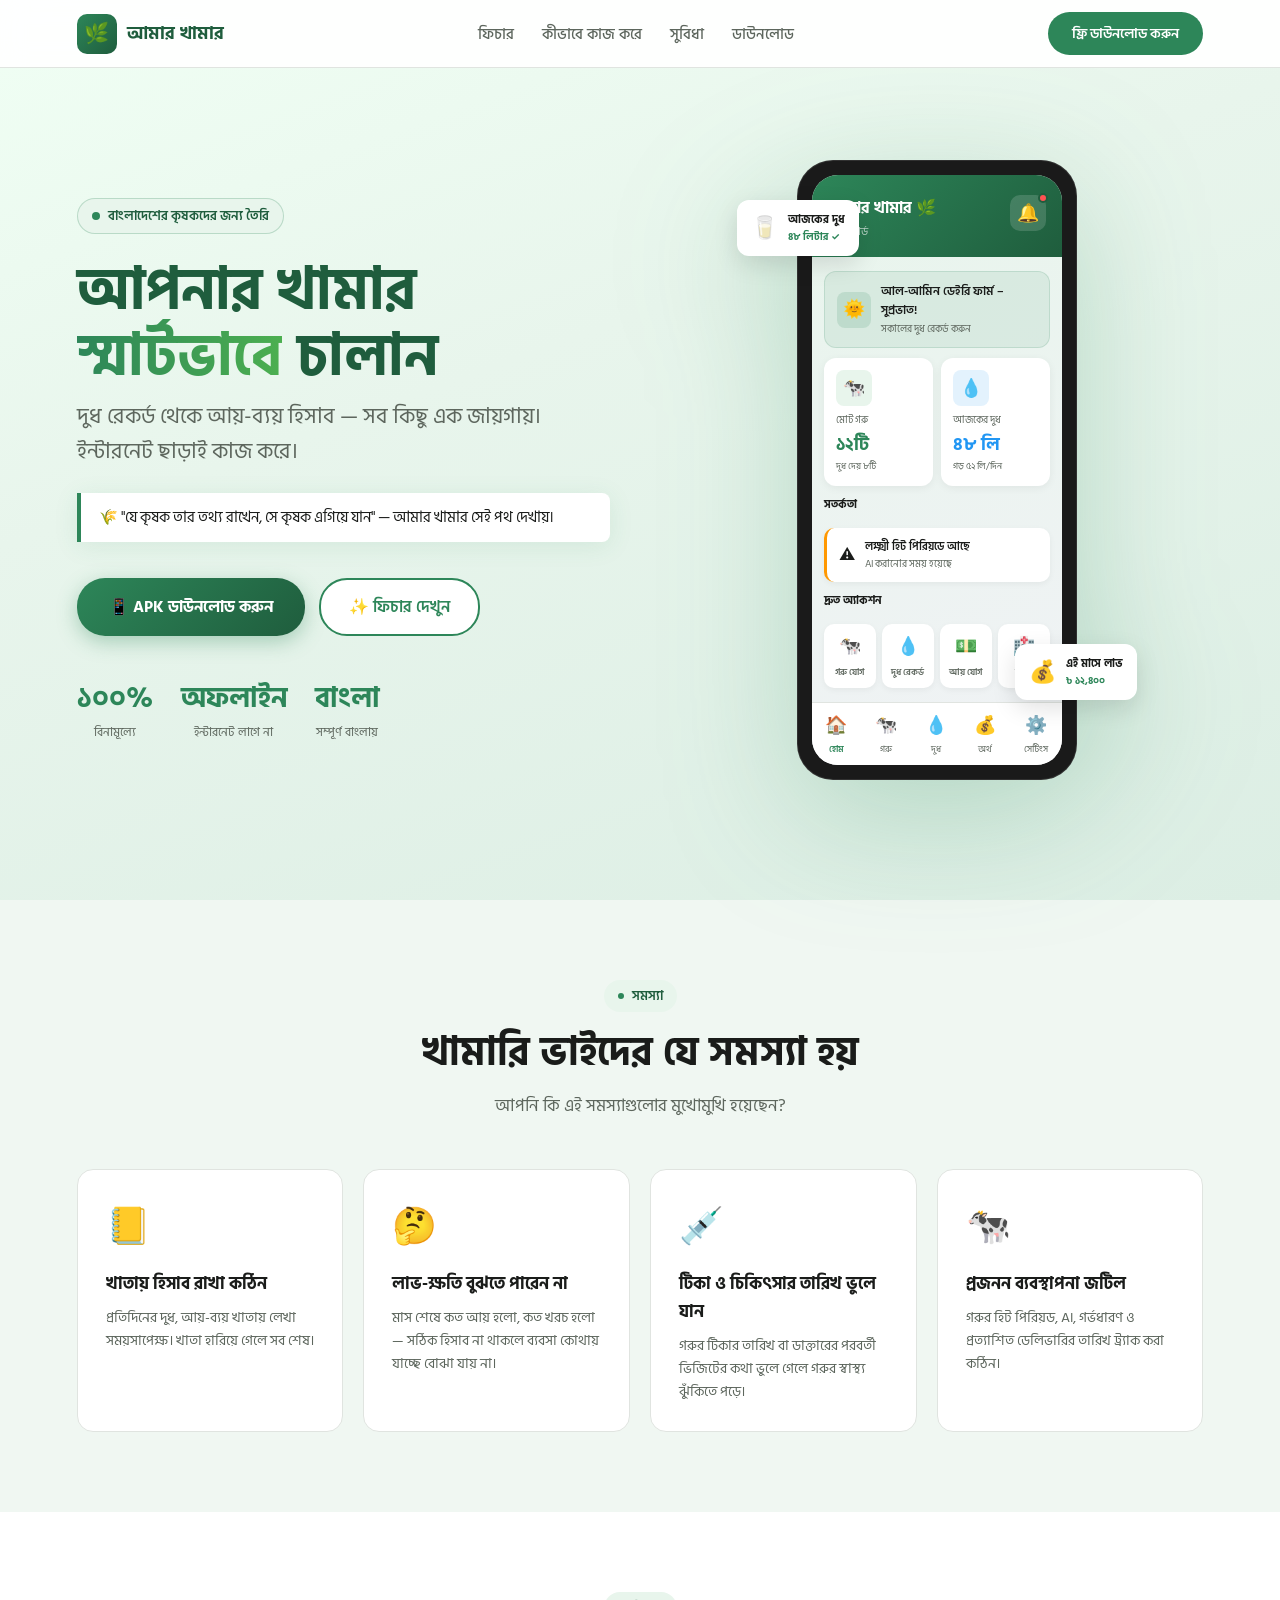
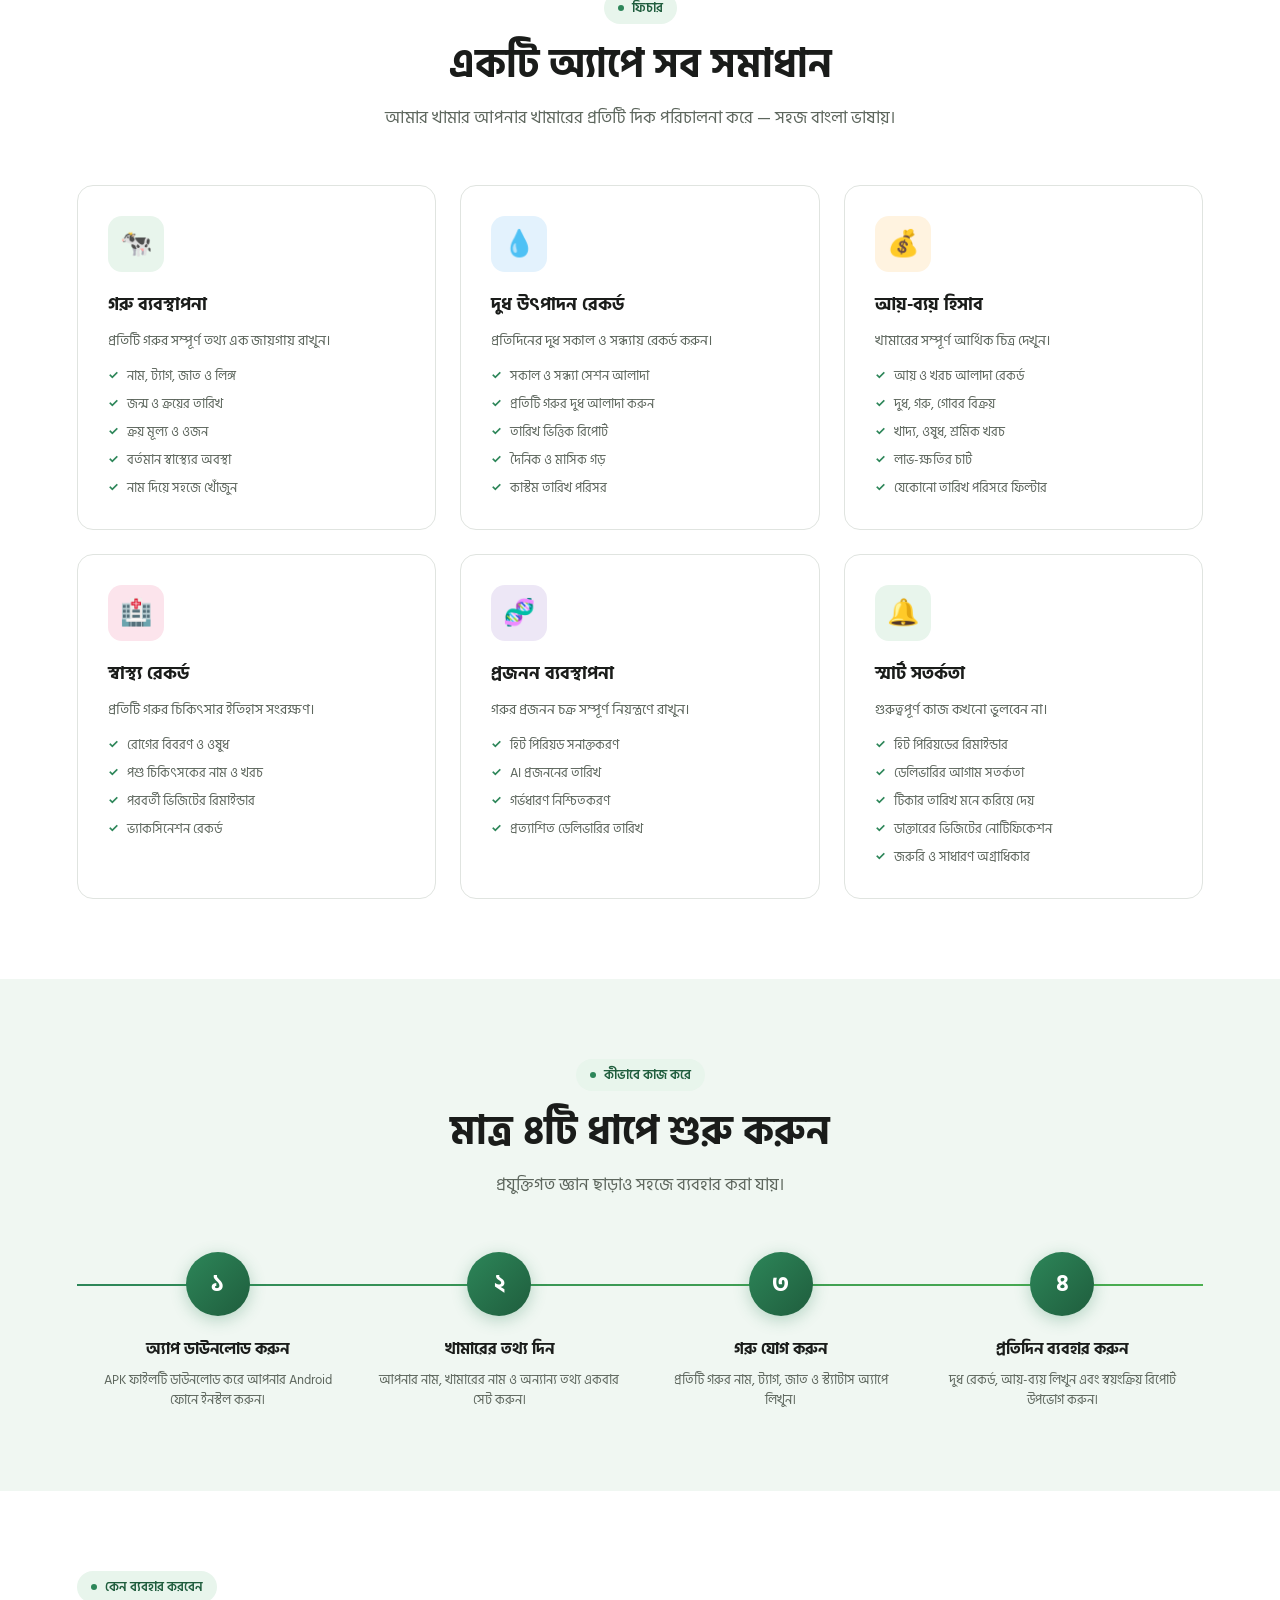
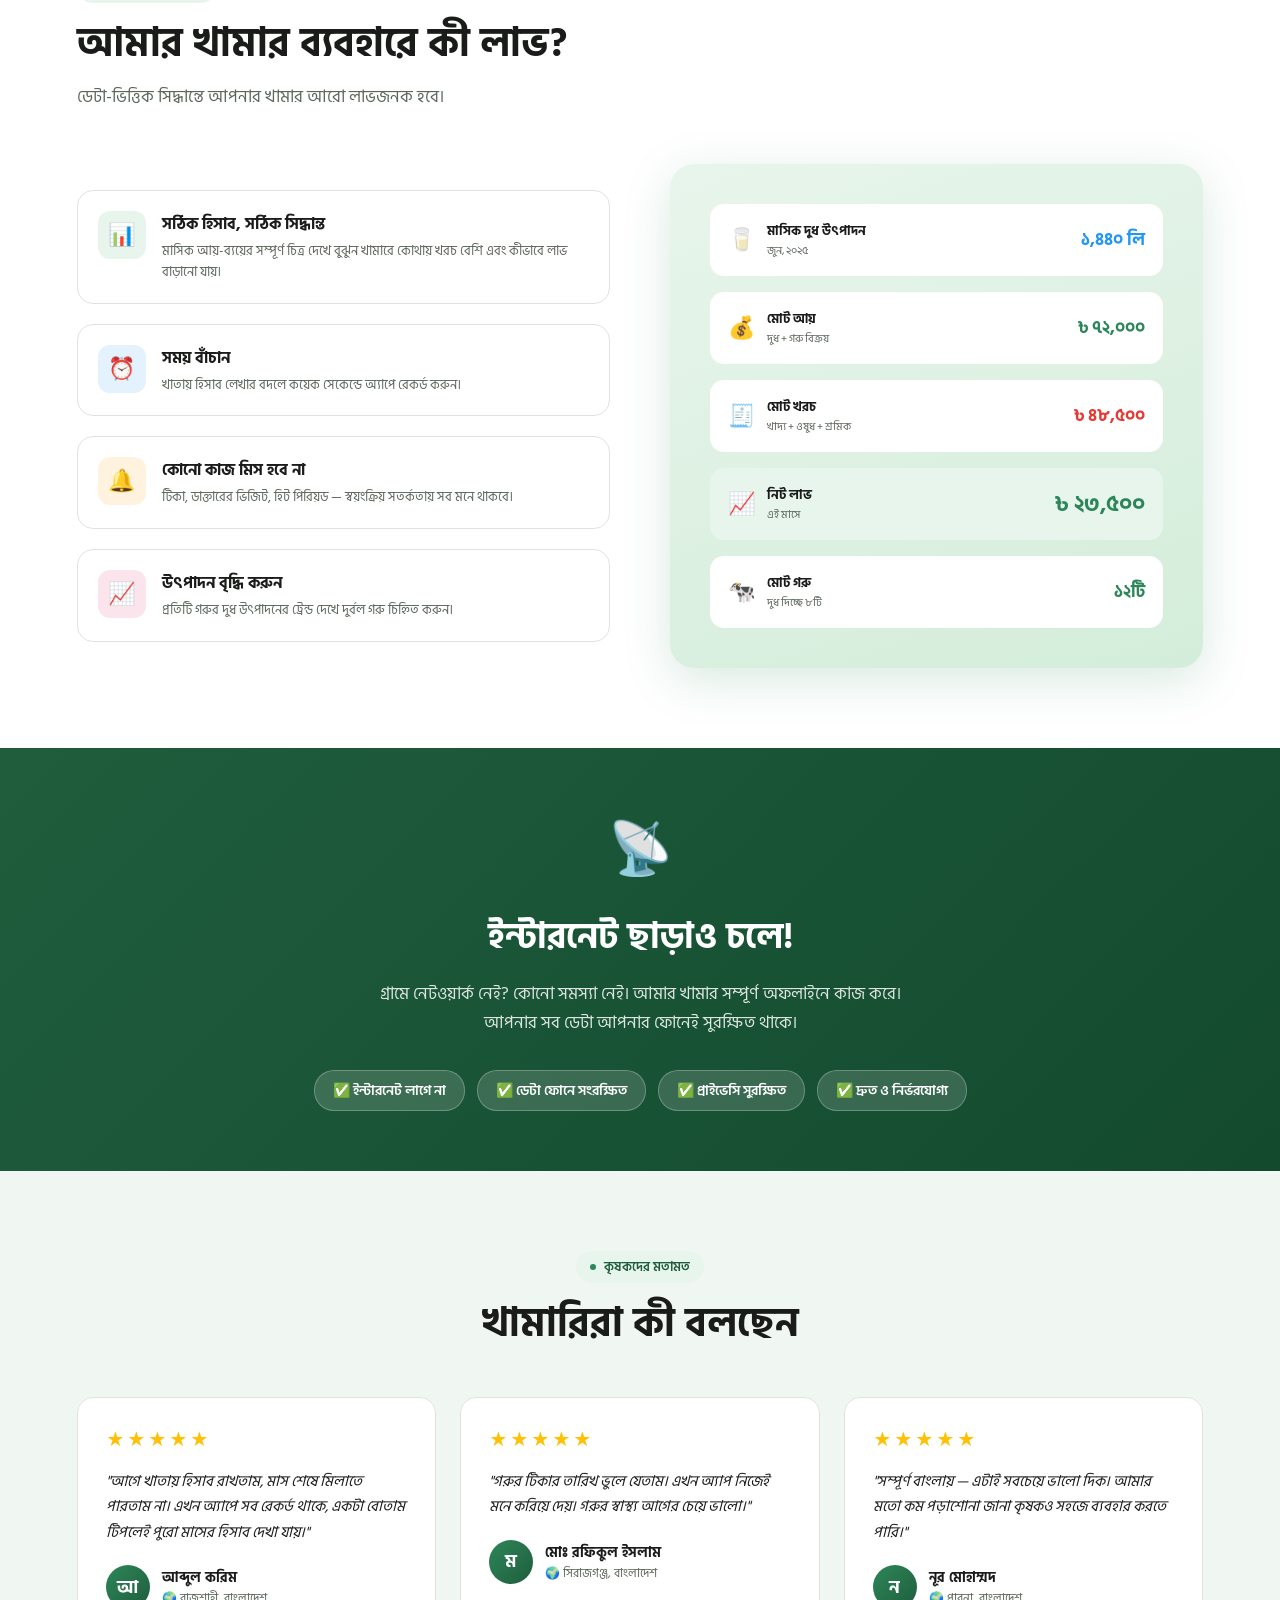
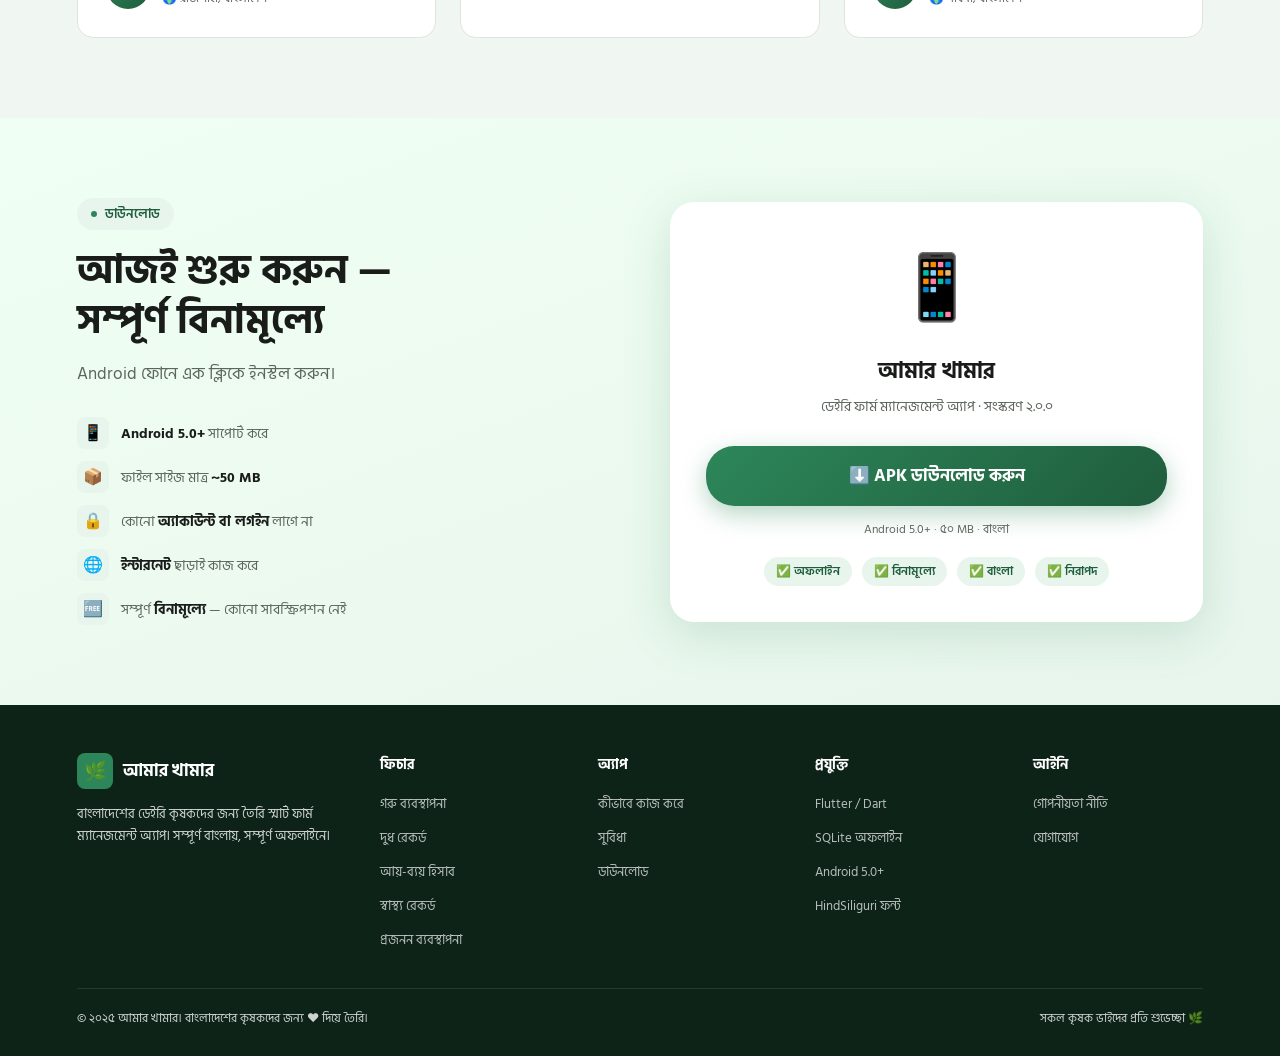
==== index.html @ a0cb32a4 "first acommit" ====
<!DOCTYPE html>
<html lang="bn">
<head>
  <meta charset="UTF-8" />
  <meta name="viewport" content="width=device-width, initial-scale=1.0" />
  <title>আমার খামার – ডেইরি ফার্ম ম্যানেজমেন্ট অ্যাপ</title>
  <meta name="description" content="আমার খামার – বাংলাদেশের কৃষকদের জন্য সেরা ডেইরি ফার্ম ম্যানেজমেন্ট অ্যাপ। গরু, দুধ, আয়-ব্যয় সব একটি অ্যাপে।" />
  <link rel="preconnect" href="https://fonts.googleapis.com" />
  <link rel="preconnect" href="https://fonts.gstatic.com" crossorigin />
  <link href="https://fonts.googleapis.com/css2?family=Hind+Siliguri:wght@300;400;500;600;700&family=Inter:wght@400;500;600;700;800&display=swap" rel="stylesheet" />
  <link rel="stylesheet" href="style.css" />
  <style>
    /* ── HERO ── */
    .hero {
      min-height: 100vh;
      background: linear-gradient(160deg, #F0FFF4 0%, #E8F5EC 40%, #DCEEE4 100%);
      display: flex; align-items: center;
      padding: 100px 6% 60px;
      gap: 60px;
    }
    .hero-content { flex: 1; max-width: 580px; }
    .hero-badge {
      display: inline-flex; align-items: center; gap: 8px;
      background: var(--green-light); border: 1px solid rgba(45,134,89,.25);
      border-radius: 20px; padding: 6px 14px; margin-bottom: 24px;
    }
    .hero-badge-dot { width: 8px; height: 8px; background: var(--green); border-radius: 50%; animation: pulse 2s infinite; }
    @keyframes pulse { 0%,100%{opacity:1} 50%{opacity:.4} }
    .hero-badge span { font-size: 13px; font-weight: 600; color: var(--green-dark); }

    .hero h1 {
      font-size: clamp(36px, 5vw, 58px);
      font-weight: 700; line-height: 1.15;
      color: var(--green-dark); margin-bottom: 8px;
    }
    .hero h1 .highlight {
      background: linear-gradient(90deg, var(--green), var(--green-mid));
      -webkit-background-clip: text; -webkit-text-fill-color: transparent;
    }
    .hero-subtitle {
      font-size: clamp(17px, 2.2vw, 22px); color: var(--text-muted);
      margin-bottom: 24px; line-height: 1.6; font-weight: 400;
    }
    .hero-tagline {
      font-size: 15px; color: var(--text); background: var(--white);
      border-left: 4px solid var(--green); border-radius: 0 8px 8px 0;
      padding: 12px 18px; margin-bottom: 36px; box-shadow: var(--shadow);
    }
    .hero-buttons { display: flex; gap: 14px; flex-wrap: wrap; }
    .btn-primary {
      display: inline-flex; align-items: center; gap: 10px;
      background: linear-gradient(135deg, var(--green), var(--green-dark));
      color: #fff; border: none; border-radius: 28px;
      padding: 16px 32px; font-size: 16px; font-weight: 700;
      cursor: pointer; font-family: inherit; text-decoration: none;
      box-shadow: 0 6px 20px rgba(45,134,89,.35);
      transition: transform .2s, box-shadow .2s;
    }
    .btn-primary:hover { transform: translateY(-2px); box-shadow: 0 10px 28px rgba(45,134,89,.4); }
    .btn-secondary {
      display: inline-flex; align-items: center; gap: 10px;
      background: var(--white); color: var(--green);
      border: 2px solid var(--green); border-radius: 28px;
      padding: 14px 28px; font-size: 16px; font-weight: 600;
      cursor: pointer; font-family: inherit; text-decoration: none;
      transition: background .2s, color .2s;
    }
    .btn-secondary:hover { background: var(--green-light); }
    .hero-stats { display: flex; gap: 28px; margin-top: 40px; flex-wrap: wrap; }
    .hero-stat { text-align: center; }
    .hero-stat-num { font-size: 28px; font-weight: 700; color: var(--green); }
    .hero-stat-label { font-size: 12px; color: var(--text-muted); margin-top: 2px; }

    /* ── PHONE MOCKUP ── */
    .hero-visual { flex: 1; display: flex; justify-content: center; align-items: center; }
    .phone-wrap {
      position: relative; width: 280px;
      filter: drop-shadow(0 32px 64px rgba(45,134,89,.25));
      animation: float 4s ease-in-out infinite;
    }
    @keyframes float { 0%,100%{transform:translateY(0)} 50%{transform:translateY(-14px)} }
    .phone {
      width: 100%; border-radius: 36px; background: #1A1A1A;
      padding: 14px; border: 1px solid rgba(255,255,255,.1);
    }
    .phone-screen { border-radius: 26px; overflow: hidden; background: linear-gradient(160deg, #E8F5EC, #F0F2F5); min-height: 520px; }
    .phone-header { background: linear-gradient(135deg, #2D8659, #1F5D3D); padding: 20px 16px 16px; }
    .phone-header-top { display: flex; justify-content: space-between; align-items: flex-start; }
    .phone-title { color: #fff; font-weight: 700; font-size: 16px; }
    .phone-sub   { color: rgba(255,255,255,.7); font-size: 11px; margin-top: 2px; }
    .phone-notif {
      width: 36px; height: 36px; border-radius: 10px;
      background: rgba(255,255,255,.15);
      display: flex; align-items: center; justify-content: center;
      font-size: 18px; position: relative;
    }
    .notif-dot {
      position: absolute; top: -2px; right: -2px;
      width: 10px; height: 10px; background: #FF5252;
      border-radius: 50%; border: 2px solid #1F5D3D;
    }
    .phone-body { padding: 14px 12px; display: flex; flex-direction: column; gap: 10px; }
    .phone-greeting {
      background: rgba(45,134,89,.09); border: 1px solid rgba(45,134,89,.15);
      border-radius: 12px; padding: 10px 12px;
      display: flex; align-items: center; gap: 10px;
    }
    .phone-greeting-icon { width: 36px; height: 36px; background: rgba(45,134,89,.15); border-radius: 8px; display: flex; align-items: center; justify-content: center; font-size: 18px; }
    .phone-greeting-text { font-size: 12px; font-weight: 600; color: #1A1C1A; }
    .phone-greeting-sub  { font-size: 10px; color: #5D665D; margin-top: 1px; }
    .phone-cards { display: grid; grid-template-columns: 1fr 1fr; gap: 8px; }
    .phone-card { background: #fff; border-radius: 12px; padding: 12px; box-shadow: 0 2px 8px rgba(0,0,0,.06); }
    .phone-card-icon { width: 36px; height: 36px; border-radius: 8px; display: flex; align-items: center; justify-content: center; font-size: 18px; margin-bottom: 6px; }
    .phone-card-label { font-size: 10px; color: #5D665D; }
    .phone-card-value { font-size: 18px; font-weight: 700; margin-top: 2px; }
    .phone-card-sub   { font-size: 9px; color: #5D665D; }
    .phone-section-title { font-size: 11px; font-weight: 700; color: #1A1C1A; margin-bottom: 4px; }
    .phone-alert {
      background: #fff; border-radius: 10px; padding: 10px 12px;
      display: flex; align-items: center; gap: 10px;
      border-left: 3px solid var(--orange); box-shadow: 0 2px 6px rgba(0,0,0,.05);
    }
    .phone-alert-icon { font-size: 16px; }
    .phone-alert-text { font-size: 11px; font-weight: 600; color: #1A1C1A; }
    .phone-alert-sub  { font-size: 10px; color: #5D665D; }
    .phone-quick { display: grid; grid-template-columns: repeat(4,1fr); gap: 6px; }
    .phone-quick-btn { background: #fff; border-radius: 10px; padding: 8px 4px; display: flex; flex-direction: column; align-items: center; gap: 4px; box-shadow: 0 2px 6px rgba(0,0,0,.05); }
    .phone-quick-btn .qi { font-size: 18px; }
    .phone-quick-btn span { font-size: 9px; color: #5D665D; font-weight: 600; }
    .phone-navbar { background: #fff; display: flex; justify-content: space-around; padding: 8px 0; border-top: 1px solid #E0E4E0; }
    .phone-nav-item { display: flex; flex-direction: column; align-items: center; gap: 2px; }
    .phone-nav-item .ni { font-size: 18px; }
    .phone-nav-item span { font-size: 9px; color: #5D665D; }
    .phone-nav-item.active span { color: #2D8659; font-weight: 600; }

    /* floating cards */
    .float-card {
      position: absolute; background: #fff; border-radius: 12px;
      padding: 10px 14px; box-shadow: 0 8px 24px rgba(0,0,0,.12);
      display: flex; align-items: center; gap: 10px;
      animation: float 4s ease-in-out infinite;
    }
    .float-card.card-1 { top: 40px; left: -60px; animation-delay: .5s; }
    .float-card.card-2 { bottom: 80px; right: -60px; animation-delay: 1s; }
    .float-card .fc-icon { font-size: 22px; }
    .float-card .fc-text { font-size: 11px; font-weight: 700; color: var(--text); white-space: nowrap; }
    .float-card .fc-sub  { font-size: 10px; color: var(--text-muted); }

    /* ── SECTION SHARED ── */
    section { padding: 80px 6%; }
    .section-tag {
      display: inline-flex; align-items: center; gap: 8px;
      background: var(--green-light); color: var(--green-dark);
      border-radius: 20px; padding: 5px 14px;
      font-size: 13px; font-weight: 600; margin-bottom: 16px;
    }
    .section-tag::before { content: ''; width: 6px; height: 6px; background: var(--green); border-radius: 50%; }
    h2.section-title { font-size: clamp(26px, 3.5vw, 40px); font-weight: 700; color: var(--text); margin-bottom: 14px; line-height: 1.25; }
    .section-desc { font-size: 17px; color: var(--text-muted); max-width: 600px; line-height: 1.7; }
    .center { text-align: center; }
    .center .section-desc { margin: 0 auto; }

    /* ── PROBLEM ── */
    .problem { background: var(--bg); }
    .problem-grid { display: grid; grid-template-columns: repeat(auto-fit, minmax(260px, 1fr)); gap: 20px; margin-top: 48px; }
    .problem-card { background: var(--white); border-radius: var(--radius); padding: 28px; border: 1px solid var(--border); transition: transform .2s, box-shadow .2s; }
    .problem-card:hover { transform: translateY(-4px); box-shadow: var(--shadow); }
    .problem-icon { font-size: 36px; margin-bottom: 14px; }
    .problem-card h3 { font-size: 17px; font-weight: 700; margin-bottom: 8px; }
    .problem-card p  { font-size: 14px; color: var(--text-muted); line-height: 1.65; }

    /* ── FEATURES ── */
    .features-grid { display: grid; grid-template-columns: repeat(auto-fit, minmax(300px, 1fr)); gap: 24px; margin-top: 52px; }
    .feature-card {
      background: var(--white); border-radius: var(--radius); padding: 30px;
      border: 1px solid var(--border); transition: transform .25s, box-shadow .25s;
      position: relative; overflow: hidden;
    }
    .feature-card::before {
      content: ''; position: absolute; inset: 0;
      background: linear-gradient(135deg, transparent 70%, var(--fc-bg, var(--green-light)) 100%);
      opacity: 0; transition: opacity .3s;
    }
    .feature-card:hover::before { opacity: 1; }
    .feature-card:hover { transform: translateY(-5px); box-shadow: var(--shadow-lg); }
    .feature-icon-wrap { width: 56px; height: 56px; border-radius: 14px; display: flex; align-items: center; justify-content: center; font-size: 26px; margin-bottom: 18px; }
    .feature-card h3 { font-size: 18px; font-weight: 700; margin-bottom: 10px; }
    .feature-card p  { font-size: 14px; color: var(--text-muted); line-height: 1.7; }
    .feature-card ul { margin-top: 12px; padding-left: 0; list-style: none; display: flex; flex-direction: column; gap: 6px; }
    .feature-card ul li { font-size: 13px; color: var(--text-muted); display: flex; align-items: center; gap: 8px; }
    .feature-card ul li::before { content: '✓'; color: var(--green); font-weight: 700; font-size: 12px; flex-shrink: 0; }

    /* ── HOW IT WORKS ── */
    .how { background: var(--bg); }
    .steps { display: flex; gap: 0; margin-top: 52px; position: relative; flex-wrap: wrap; }
    .steps::before { content: ''; position: absolute; top: 32px; left: 0; right: 0; height: 2px; background: linear-gradient(90deg, var(--green), var(--green-mid)); z-index: 0; }
    .step { flex: 1; min-width: 200px; text-align: center; position: relative; z-index: 1; padding: 0 20px; }
    .step-num { width: 64px; height: 64px; border-radius: 50%; background: linear-gradient(135deg, var(--green), var(--green-dark)); color: #fff; font-size: 24px; font-weight: 700; display: flex; align-items: center; justify-content: center; margin: 0 auto 20px; box-shadow: 0 4px 16px rgba(45,134,89,.3); }
    .step h3 { font-size: 16px; font-weight: 700; margin-bottom: 8px; }
    .step p  { font-size: 13px; color: var(--text-muted); line-height: 1.6; }

    /* ── BENEFITS ── */
    .benefits-layout { display: grid; grid-template-columns: 1fr 1fr; gap: 60px; align-items: center; margin-top: 52px; }
    .benefit-list { display: flex; flex-direction: column; gap: 20px; }
    .benefit-item { display: flex; gap: 16px; align-items: flex-start; background: var(--white); border-radius: var(--radius); padding: 20px; border: 1px solid var(--border); transition: transform .2s, box-shadow .2s; }
    .benefit-item:hover { transform: translateX(6px); box-shadow: var(--shadow); }
    .benefit-icon { width: 48px; height: 48px; border-radius: 12px; flex-shrink: 0; display: flex; align-items: center; justify-content: center; font-size: 22px; }
    .benefit-item h3 { font-size: 16px; font-weight: 700; margin-bottom: 4px; }
    .benefit-item p  { font-size: 13px; color: var(--text-muted); line-height: 1.6; }
    .benefits-img { background: linear-gradient(160deg, var(--green-light), #d4edda); border-radius: 24px; padding: 40px; display: flex; flex-direction: column; gap: 16px; box-shadow: var(--shadow-lg); }
    .b-row { background: var(--white); border-radius: 14px; padding: 16px 18px; display: flex; justify-content: space-between; align-items: center; }
    .b-row-left { display: flex; align-items: center; gap: 12px; }
    .b-row-icon  { font-size: 22px; }
    .b-row-title { font-size: 13px; font-weight: 700; }
    .b-row-sub   { font-size: 11px; color: var(--text-muted); }
    .b-row-val   { font-size: 17px; font-weight: 700; }

    /* ── TESTIMONIALS ── */
    .testimonials { background: var(--bg); }
    .testi-grid { display: grid; grid-template-columns: repeat(auto-fit, minmax(280px, 1fr)); gap: 24px; margin-top: 48px; }
    .testi-card { background: var(--white); border-radius: var(--radius); padding: 28px; border: 1px solid var(--border); }
    .testi-stars { color: #FFC107; font-size: 18px; margin-bottom: 14px; letter-spacing: 2px; }
    .testi-text  { font-size: 15px; color: var(--text); line-height: 1.7; margin-bottom: 20px; font-style: italic; }
    .testi-author { display: flex; align-items: center; gap: 12px; }
    .testi-avatar { width: 44px; height: 44px; border-radius: 50%; background: linear-gradient(135deg, var(--green), var(--green-dark)); display: flex; align-items: center; justify-content: center; color: #fff; font-size: 18px; font-weight: 700; flex-shrink: 0; }
    .testi-name { font-weight: 700; font-size: 14px; }
    .testi-loc  { font-size: 12px; color: var(--text-muted); }

    /* ── OFFLINE BANNER ── */
    .offline-banner { background: linear-gradient(135deg, var(--green-dark), #134A2E); color: #fff; padding: 60px 6%; text-align: center; }
    .offline-icon { font-size: 52px; margin-bottom: 16px; }
    .offline-banner h2 { font-size: clamp(24px, 3vw, 36px); font-weight: 700; margin-bottom: 14px; }
    .offline-banner p { font-size: 17px; opacity: .85; max-width: 560px; margin: 0 auto 32px; line-height: 1.7; }
    .offline-pills { display: flex; gap: 12px; justify-content: center; flex-wrap: wrap; }
    .offline-pill { background: rgba(255,255,255,.15); border: 1px solid rgba(255,255,255,.25); border-radius: 20px; padding: 8px 18px; font-size: 14px; font-weight: 600; }

    /* ── DOWNLOAD ── */
    .download { background: linear-gradient(160deg, #F0FFF4, var(--green-light)); }
    .download-layout { display: grid; grid-template-columns: 1fr 1fr; gap: 60px; align-items: center; }
    .download-features { margin-top: 28px; display: flex; flex-direction: column; gap: 12px; }
    .dl-feat { display: flex; align-items: center; gap: 12px; }
    .dl-feat-icon { width: 32px; height: 32px; border-radius: 8px; background: var(--green-light); display: flex; align-items: center; justify-content: center; font-size: 16px; flex-shrink: 0; }
    .dl-feat span { font-size: 14px; color: var(--text-muted); }
    .dl-feat b    { color: var(--text); }
    .apk-card { background: var(--white); border-radius: 24px; padding: 36px; box-shadow: var(--shadow-lg); text-align: center; }
    .apk-icon  { font-size: 64px; margin-bottom: 12px; }
    .apk-title { font-size: 22px; font-weight: 700; color: var(--text); margin-bottom: 6px; }
    .apk-sub   { font-size: 14px; color: var(--text-muted); margin-bottom: 28px; }
    .apk-btn   { display: inline-flex; align-items: center; gap: 10px; background: linear-gradient(135deg, var(--green), var(--green-dark)); color: #fff; border: none; border-radius: 28px; padding: 16px 36px; font-size: 17px; font-weight: 700; cursor: pointer; font-family: inherit; text-decoration: none; box-shadow: 0 8px 24px rgba(45,134,89,.35); transition: transform .2s, box-shadow .2s; width: 100%; justify-content: center; }
    .apk-btn:hover { transform: translateY(-2px); box-shadow: 0 12px 32px rgba(45,134,89,.4); }
    .apk-meta  { font-size: 12px; color: var(--text-muted); margin-top: 14px; }
    .apk-badges { display: flex; gap: 10px; justify-content: center; margin-top: 18px; flex-wrap: wrap; }
    .apk-badge  { background: var(--green-light); color: var(--green-dark); border-radius: 16px; padding: 5px 12px; font-size: 12px; font-weight: 600; }

    /* ── SCROLL FADE ── */
    .fade-up { opacity: 0; transform: translateY(30px); transition: opacity .6s ease, transform .6s ease; }
    .fade-up.visible { opacity: 1; transform: translateY(0); }

    /* ── PAGE-SPECIFIC RESPONSIVE ── */
    @media (max-width: 1024px) {
      .features-grid { grid-template-columns: repeat(2, 1fr); }
    }
    @media (max-width: 900px) {
      .hero { flex-direction: column; text-align: center; padding: 90px 5% 52px; gap: 40px; }
      .hero-content { max-width: 100%; }
      .hero-buttons { justify-content: center; }
      .hero-stats   { justify-content: center; }
      .hero-tagline { text-align: left; }
      .float-card   { display: none; }
      .benefits-layout { grid-template-columns: 1fr; }
      .download-layout { grid-template-columns: 1fr; }
      .steps { flex-direction: column; gap: 0; }
      .steps::before { display: none; }
      .step { display: flex; align-items: flex-start; gap: 20px; text-align: left; padding: 0 0 32px 0; position: relative; }
      .step:not(:last-child)::after { content: ''; position: absolute; left: 31px; top: 64px; width: 2px; bottom: 0; background: linear-gradient(180deg, var(--green), var(--green-mid)); }
      .step-num { flex-shrink: 0; margin: 0; width: 64px; height: 64px; }
      .step > div { padding-top: 6px; }
    }
    @media (max-width: 600px) {
      section { padding: 52px 4%; }
      .offline-banner { padding: 48px 4%; }
      .hero { padding: 86px 4% 48px; gap: 32px; }
      .hero-visual { display: none; }
      .hero-stats  { gap: 20px; }
      .hero-stat-num { font-size: 22px; }
      .hero-buttons { flex-direction: column; }
      .btn-primary, .btn-secondary { width: 100%; justify-content: center; padding: 15px 20px; }
      .features-grid  { grid-template-columns: 1fr; }
      .problem-grid   { grid-template-columns: 1fr; }
      .testi-grid     { grid-template-columns: 1fr; }
      .step { padding: 0 0 28px 0; }
      .step-num { width: 52px; height: 52px; font-size: 20px; }
      .step:not(:last-child)::after { left: 25px; top: 52px; }
      .benefits-img { padding: 20px; }
      .b-row { flex-direction: column; gap: 6px; align-items: flex-start; }
      .offline-pills { gap: 8px; }
      .offline-pill  { font-size: 13px; padding: 7px 14px; }
      .apk-card { padding: 28px 20px; }
    }
    @media (max-width: 380px) {
      .hero h1        { font-size: 30px; }
      .hero-subtitle  { font-size: 16px; }
      .section-title  { font-size: 24px; }
      .hero-tagline   { font-size: 13px; }
      .nav-logo-text  { font-size: 16px; }
    }
  </style>
</head>
<body>

<!-- NAV -->
<nav>
  <a href="index.html" class="nav-logo">
    <div class="nav-logo-icon">🌿</div>
    <span class="nav-logo-text">আমার খামার</span>
  </a>
  <ul class="nav-links">
    <li><a href="#features">ফিচার</a></li>
    <li><a href="#how">কীভাবে কাজ করে</a></li>
    <li><a href="#benefits">সুবিধা</a></li>
    <li><a href="#download">ডাউনলোড</a></li>
  </ul>
  <a href="#download" class="nav-cta">ফ্রি ডাউনলোড করুন</a>
  <div class="nav-burger" id="navBurger" aria-label="মেনু খুলুন" role="button" tabindex="0">
    <span></span><span></span><span></span>
  </div>
</nav>

<!-- Mobile Nav Drawer -->
<div class="nav-mobile-drawer" id="mobileDrawer">
  <a href="#features" class="drawer-link">✨ ফিচার</a>
  <a href="#how"      class="drawer-link">📋 কীভাবে কাজ করে</a>
  <a href="#benefits" class="drawer-link">💡 সুবিধা</a>
  <a href="#download" class="drawer-link">📥 ডাউনলোড</a>
  <a href="privacy.html" class="drawer-link">🔒 গোপনীয়তা নীতি</a>
  <a href="#download" class="drawer-cta">⬇️ ফ্রি ডাউনলোড করুন</a>
</div>

<!-- HERO -->
<section class="hero" id="home">
  <div class="hero-content fade-up">
    <div class="hero-badge">
      <div class="hero-badge-dot"></div>
      <span>বাংলাদেশের কৃষকদের জন্য তৈরি</span>
    </div>
    <h1>
      আপনার খামার<br>
      <span class="highlight">স্মার্টভাবে</span> চালান
    </h1>
    <p class="hero-subtitle">
      দুধ রেকর্ড থেকে আয়-ব্যয় হিসাব — সব কিছু এক জায়গায়।<br>
      ইন্টারনেট ছাড়াই কাজ করে।
    </p>
    <div class="hero-tagline">
      🌾 "যে কৃষক তার তথ্য রাখেন, সে কৃষক এগিয়ে যান" — আমার খামার সেই পথ দেখায়।
    </div>
    <div class="hero-buttons">
      <a href="#download" class="btn-primary">📱 APK ডাউনলোড করুন</a>
      <a href="#features" class="btn-secondary">✨ ফিচার দেখুন</a>
    </div>
    <div class="hero-stats">
      <div class="hero-stat">
        <div class="hero-stat-num">১০০%</div>
        <div class="hero-stat-label">বিনামূল্যে</div>
      </div>
      <div class="hero-stat">
        <div class="hero-stat-num">অফলাইন</div>
        <div class="hero-stat-label">ইন্টারনেট লাগে না</div>
      </div>
      <div class="hero-stat">
        <div class="hero-stat-num">বাংলা</div>
        <div class="hero-stat-label">সম্পূর্ণ বাংলায়</div>
      </div>
    </div>
  </div>

  <div class="hero-visual fade-up">
    <div class="phone-wrap">
      <div class="float-card card-1">
        <div class="fc-icon">🥛</div>
        <div>
          <div class="fc-text">আজকের দুধ</div>
          <div class="fc-sub" style="color:#2D8659;font-weight:700;">৪৮ লিটার ✓</div>
        </div>
      </div>
      <div class="float-card card-2">
        <div class="fc-icon">💰</div>
        <div>
          <div class="fc-text">এই মাসে লাভ</div>
          <div class="fc-sub" style="color:#2D8659;font-weight:700;">৳ ১২,৪০০</div>
        </div>
      </div>
      <div class="phone">
        <div class="phone-screen">
          <div class="phone-header">
            <div class="phone-header-top">
              <div>
                <div class="phone-title">আমার খামার 🌿</div>
                <div class="phone-sub">ড্যাশবোর্ড</div>
              </div>
              <div class="phone-notif">🔔<div class="notif-dot"></div></div>
            </div>
          </div>
          <div class="phone-body">
            <div class="phone-greeting">
              <div class="phone-greeting-icon">🌞</div>
              <div>
                <div class="phone-greeting-text">আল-আমিন ডেইরি ফার্ম – সুপ্রভাত!</div>
                <div class="phone-greeting-sub">সকালের দুধ রেকর্ড করুন</div>
              </div>
            </div>
            <div class="phone-cards">
              <div class="phone-card">
                <div class="phone-card-icon" style="background:#E8F5EC;">🐄</div>
                <div class="phone-card-label">মোট গরু</div>
                <div class="phone-card-value" style="color:#2D8659;">১২টি</div>
                <div class="phone-card-sub">দুধ দেয় ৮টি</div>
              </div>
              <div class="phone-card">
                <div class="phone-card-icon" style="background:#E3F2FD;">💧</div>
                <div class="phone-card-label">আজকের দুধ</div>
                <div class="phone-card-value" style="color:#2196F3;">৪৮ লি</div>
                <div class="phone-card-sub">গড় ৫২ লি/দিন</div>
              </div>
            </div>
            <div class="phone-section-title">সতর্কতা</div>
            <div class="phone-alert">
              <div class="phone-alert-icon">⚠️</div>
              <div>
                <div class="phone-alert-text">লক্ষ্মী হিট পিরিয়ডে আছে</div>
                <div class="phone-alert-sub">AI করানোর সময় হয়েছে</div>
              </div>
            </div>
            <div class="phone-section-title">দ্রুত অ্যাকশন</div>
            <div class="phone-quick">
              <div class="phone-quick-btn"><div class="qi">🐄</div><span>গরু যোগ</span></div>
              <div class="phone-quick-btn"><div class="qi">💧</div><span>দুধ রেকর্ড</span></div>
              <div class="phone-quick-btn"><div class="qi">💵</div><span>আয় যোগ</span></div>
              <div class="phone-quick-btn"><div class="qi">🏥</div><span>স্বাস্থ্য</span></div>
            </div>
          </div>
          <div class="phone-navbar">
            <div class="phone-nav-item active"><div class="ni">🏠</div><span>হোম</span></div>
            <div class="phone-nav-item"><div class="ni">🐄</div><span>গরু</span></div>
            <div class="phone-nav-item"><div class="ni">💧</div><span>দুধ</span></div>
            <div class="phone-nav-item"><div class="ni">💰</div><span>অর্থ</span></div>
            <div class="phone-nav-item"><div class="ni">⚙️</div><span>সেটিংস</span></div>
          </div>
        </div>
      </div>
    </div>
  </div>
</section>

<!-- PROBLEM -->
<section class="problem" id="problem">
  <div class="center fade-up">
    <div class="section-tag">সমস্যা</div>
    <h2 class="section-title">খামারি ভাইদের যে সমস্যা হয়</h2>
    <p class="section-desc">আপনি কি এই সমস্যাগুলোর মুখোমুখি হয়েছেন?</p>
  </div>
  <div class="problem-grid">
    <div class="problem-card fade-up">
      <div class="problem-icon">📒</div>
      <h3>খাতায় হিসাব রাখা কঠিন</h3>
      <p>প্রতিদিনের দুধ, আয়-ব্যয় খাতায় লেখা সময়সাপেক্ষ। খাতা হারিয়ে গেলে সব শেষ।</p>
    </div>
    <div class="problem-card fade-up">
      <div class="problem-icon">🤔</div>
      <h3>লাভ-ক্ষতি বুঝতে পারেন না</h3>
      <p>মাস শেষে কত আয় হলো, কত খরচ হলো — সঠিক হিসাব না থাকলে ব্যবসা কোথায় যাচ্ছে বোঝা যায় না।</p>
    </div>
    <div class="problem-card fade-up">
      <div class="problem-icon">💉</div>
      <h3>টিকা ও চিকিৎসার তারিখ ভুলে যান</h3>
      <p>গরুর টিকার তারিখ বা ডাক্তারের পরবর্তী ভিজিটের কথা ভুলে গেলে গরুর স্বাস্থ্য ঝুঁকিতে পড়ে।</p>
    </div>
    <div class="problem-card fade-up">
      <div class="problem-icon">🐄</div>
      <h3>প্রজনন ব্যবস্থাপনা জটিল</h3>
      <p>গরুর হিট পিরিয়ড, AI, গর্ভধারণ ও প্রত্যাশিত ডেলিভারির তারিখ ট্র্যাক করা কঠিন।</p>
    </div>
  </div>
</section>

<!-- FEATURES -->
<section id="features">
  <div class="center fade-up">
    <div class="section-tag">ফিচার</div>
    <h2 class="section-title">একটি অ্যাপে সব সমাধান</h2>
    <p class="section-desc">আমার খামার আপনার খামারের প্রতিটি দিক পরিচালনা করে — সহজ বাংলা ভাষায়।</p>
  </div>
  <div class="features-grid">
    <div class="feature-card fade-up" style="--fc-bg:#E8F5EC;">
      <div class="feature-icon-wrap" style="background:#E8F5EC;">🐄</div>
      <h3>গরু ব্যবস্থাপনা</h3>
      <p>প্রতিটি গরুর সম্পূর্ণ তথ্য এক জায়গায় রাখুন।</p>
      <ul><li>নাম, ট্যাগ, জাত ও লিঙ্গ</li><li>জন্ম ও ক্রয়ের তারিখ</li><li>ক্রয় মূল্য ও ওজন</li><li>বর্তমান স্বাস্থ্যের অবস্থা</li><li>নাম দিয়ে সহজে খোঁজুন</li></ul>
    </div>
    <div class="feature-card fade-up" style="--fc-bg:#E3F2FD;">
      <div class="feature-icon-wrap" style="background:#E3F2FD;">💧</div>
      <h3>দুধ উৎপাদন রেকর্ড</h3>
      <p>প্রতিদিনের দুধ সকাল ও সন্ধ্যায় রেকর্ড করুন।</p>
      <ul><li>সকাল ও সন্ধ্যা সেশন আলাদা</li><li>প্রতিটি গরুর দুধ আলাদা করুন</li><li>তারিখ ভিত্তিক রিপোর্ট</li><li>দৈনিক ও মাসিক গড়</li><li>কাস্টম তারিখ পরিসর</li></ul>
    </div>
    <div class="feature-card fade-up" style="--fc-bg:#FFF3E0;">
      <div class="feature-icon-wrap" style="background:#FFF3E0;">💰</div>
      <h3>আয়-ব্যয় হিসাব</h3>
      <p>খামারের সম্পূর্ণ আর্থিক চিত্র দেখুন।</p>
      <ul><li>আয় ও খরচ আলাদা রেকর্ড</li><li>দুধ, গরু, গোবর বিক্রয়</li><li>খাদ্য, ওষুধ, শ্রমিক খরচ</li><li>লাভ-ক্ষতির চার্ট</li><li>যেকোনো তারিখ পরিসরে ফিল্টার</li></ul>
    </div>
    <div class="feature-card fade-up" style="--fc-bg:#FCE4EC;">
      <div class="feature-icon-wrap" style="background:#FCE4EC;">🏥</div>
      <h3>স্বাস্থ্য রেকর্ড</h3>
      <p>প্রতিটি গরুর চিকিৎসার ইতিহাস সংরক্ষণ।</p>
      <ul><li>রোগের বিবরণ ও ওষুধ</li><li>পশু চিকিৎসকের নাম ও খরচ</li><li>পরবর্তী ভিজিটের রিমাইন্ডার</li><li>ভ্যাকসিনেশন রেকর্ড</li></ul>
    </div>
    <div class="feature-card fade-up" style="--fc-bg:#EDE7F6;">
      <div class="feature-icon-wrap" style="background:#EDE7F6;">🧬</div>
      <h3>প্রজনন ব্যবস্থাপনা</h3>
      <p>গরুর প্রজনন চক্র সম্পূর্ণ নিয়ন্ত্রণে রাখুন।</p>
      <ul><li>হিট পিরিয়ড সনাক্তকরণ</li><li>AI প্রজননের তারিখ</li><li>গর্ভধারণ নিশ্চিতকরণ</li><li>প্রত্যাশিত ডেলিভারির তারিখ</li></ul>
    </div>
    <div class="feature-card fade-up" style="--fc-bg:#E8F5EC;">
      <div class="feature-icon-wrap" style="background:#E8F5EC;">🔔</div>
      <h3>স্মার্ট সতর্কতা</h3>
      <p>গুরুত্বপূর্ণ কাজ কখনো ভুলবেন না।</p>
      <ul><li>হিট পিরিয়ডের রিমাইন্ডার</li><li>ডেলিভারির আগাম সতর্কতা</li><li>টিকার তারিখ মনে করিয়ে দেয়</li><li>ডাক্তারের ভিজিটের নোটিফিকেশন</li><li>জরুরি ও সাধারণ অগ্রাধিকার</li></ul>
    </div>
  </div>
</section>

<!-- HOW IT WORKS -->
<section class="how" id="how">
  <div class="center fade-up">
    <div class="section-tag">কীভাবে কাজ করে</div>
    <h2 class="section-title">মাত্র ৪টি ধাপে শুরু করুন</h2>
    <p class="section-desc">প্রযুক্তিগত জ্ঞান ছাড়াও সহজে ব্যবহার করা যায়।</p>
  </div>
  <div class="steps">
    <div class="step fade-up"><div class="step-num">১</div><div><h3>অ্যাপ ডাউনলোড করুন</h3><p>APK ফাইলটি ডাউনলোড করে আপনার Android ফোনে ইনস্টল করুন।</p></div></div>
    <div class="step fade-up"><div class="step-num">২</div><div><h3>খামারের তথ্য দিন</h3><p>আপনার নাম, খামারের নাম ও অন্যান্য তথ্য একবার সেট করুন।</p></div></div>
    <div class="step fade-up"><div class="step-num">৩</div><div><h3>গরু যোগ করুন</h3><p>প্রতিটি গরুর নাম, ট্যাগ, জাত ও স্ট্যাটাস অ্যাপে লিখুন।</p></div></div>
    <div class="step fade-up"><div class="step-num">৪</div><div><h3>প্রতিদিন ব্যবহার করুন</h3><p>দুধ রেকর্ড, আয়-ব্যয় লিখুন এবং স্বয়ংক্রিয় রিপোর্ট উপভোগ করুন।</p></div></div>
  </div>
</section>

<!-- BENEFITS -->
<section id="benefits">
  <div class="fade-up">
    <div class="section-tag">কেন ব্যবহার করবেন</div>
    <h2 class="section-title">আমার খামার ব্যবহারে কী লাভ?</h2>
    <p class="section-desc">ডেটা-ভিত্তিক সিদ্ধান্তে আপনার খামার আরো লাভজনক হবে।</p>
  </div>
  <div class="benefits-layout">
    <div class="benefit-list">
      <div class="benefit-item fade-up"><div class="benefit-icon" style="background:#E8F5EC;">📊</div><div><h3>সঠিক হিসাব, সঠিক সিদ্ধান্ত</h3><p>মাসিক আয়-ব্যয়ের সম্পূর্ণ চিত্র দেখে বুঝুন খামারে কোথায় খরচ বেশি এবং কীভাবে লাভ বাড়ানো যায়।</p></div></div>
      <div class="benefit-item fade-up"><div class="benefit-icon" style="background:#E3F2FD;">⏰</div><div><h3>সময় বাঁচান</h3><p>খাতায় হিসাব লেখার বদলে কয়েক সেকেন্ডে অ্যাপে রেকর্ড করুন।</p></div></div>
      <div class="benefit-item fade-up"><div class="benefit-icon" style="background:#FFF3E0;">🔔</div><div><h3>কোনো কাজ মিস হবে না</h3><p>টিকা, ডাক্তারের ভিজিট, হিট পিরিয়ড — স্বয়ংক্রিয় সতর্কতায় সব মনে থাকবে।</p></div></div>
      <div class="benefit-item fade-up"><div class="benefit-icon" style="background:#FCE4EC;">📈</div><div><h3>উৎপাদন বৃদ্ধি করুন</h3><p>প্রতিটি গরুর দুধ উৎপাদনের ট্রেন্ড দেখে দুর্বল গরু চিহ্নিত করুন।</p></div></div>
    </div>
    <div class="benefits-img fade-up">
      <div class="b-row"><div class="b-row-left"><div class="b-row-icon">🥛</div><div><div class="b-row-title">মাসিক দুধ উৎপাদন</div><div class="b-row-sub">জুন, ২০২৫</div></div></div><div class="b-row-val" style="color:#2196F3;">১,৪৪০ লি</div></div>
      <div class="b-row"><div class="b-row-left"><div class="b-row-icon">💰</div><div><div class="b-row-title">মোট আয়</div><div class="b-row-sub">দুধ + গরু বিক্রয়</div></div></div><div class="b-row-val" style="color:#2D8659;">৳ ৭২,০০০</div></div>
      <div class="b-row"><div class="b-row-left"><div class="b-row-icon">🧾</div><div><div class="b-row-title">মোট খরচ</div><div class="b-row-sub">খাদ্য + ওষুধ + শ্রমিক</div></div></div><div class="b-row-val" style="color:#E53935;">৳ ৪৮,৫০০</div></div>
      <div class="b-row" style="background:#E8F5EC;"><div class="b-row-left"><div class="b-row-icon">📈</div><div><div class="b-row-title">নিট লাভ</div><div class="b-row-sub">এই মাসে</div></div></div><div class="b-row-val" style="color:#2D8659;font-size:22px;">৳ ২৩,৫০০</div></div>
      <div class="b-row"><div class="b-row-left"><div class="b-row-icon">🐄</div><div><div class="b-row-title">মোট গরু</div><div class="b-row-sub">দুধ দিচ্ছে ৮টি</div></div></div><div class="b-row-val" style="color:#2D8659;">১২টি</div></div>
    </div>
  </div>
</section>

<!-- OFFLINE BANNER -->
<div class="offline-banner fade-up">
  <div class="offline-icon">📡</div>
  <h2>ইন্টারনেট ছাড়াও চলে!</h2>
  <p>গ্রামে নেটওয়ার্ক নেই? কোনো সমস্যা নেই। আমার খামার সম্পূর্ণ অফলাইনে কাজ করে। আপনার সব ডেটা আপনার ফোনেই সুরক্ষিত থাকে।</p>
  <div class="offline-pills">
    <div class="offline-pill">✅ ইন্টারনেট লাগে না</div>
    <div class="offline-pill">✅ ডেটা ফোনে সংরক্ষিত</div>
    <div class="offline-pill">✅ প্রাইভেসি সুরক্ষিত</div>
    <div class="offline-pill">✅ দ্রুত ও নির্ভরযোগ্য</div>
  </div>
</div>

<!-- TESTIMONIALS -->
<section class="testimonials">
  <div class="center fade-up">
    <div class="section-tag">কৃষকদের মতামত</div>
    <h2 class="section-title">খামারিরা কী বলছেন</h2>
  </div>
  <div class="testi-grid">
    <div class="testi-card fade-up">
      <div class="testi-stars">★★★★★</div>
      <p class="testi-text">"আগে খাতায় হিসাব রাখতাম, মাস শেষে মিলাতে পারতাম না। এখন অ্যাপে সব রেকর্ড থাকে, একটা বোতাম টিপলেই পুরো মাসের হিসাব দেখা যায়।"</p>
      <div class="testi-author"><div class="testi-avatar">আ</div><div><div class="testi-name">আব্দুল করিম</div><div class="testi-loc">🌍 রাজশাহী, বাংলাদেশ</div></div></div>
    </div>
    <div class="testi-card fade-up">
      <div class="testi-stars">★★★★★</div>
      <p class="testi-text">"গরুর টিকার তারিখ ভুলে যেতাম। এখন অ্যাপ নিজেই মনে করিয়ে দেয়। গরুর স্বাস্থ্য আগের চেয়ে ভালো।"</p>
      <div class="testi-author"><div class="testi-avatar">ম</div><div><div class="testi-name">মোঃ রফিকুল ইসলাম</div><div class="testi-loc">🌍 সিরাজগঞ্জ, বাংলাদেশ</div></div></div>
    </div>
    <div class="testi-card fade-up">
      <div class="testi-stars">★★★★★</div>
      <p class="testi-text">"সম্পূর্ণ বাংলায় — এটাই সবচেয়ে ভালো দিক। আমার মতো কম পড়াশোনা জানা কৃষকও সহজে ব্যবহার করতে পারি।"</p>
      <div class="testi-author"><div class="testi-avatar">ন</div><div><div class="testi-name">নূর মোহাম্মদ</div><div class="testi-loc">🌍 পাবনা, বাংলাদেশ</div></div></div>
    </div>
  </div>
</section>

<!-- DOWNLOAD -->
<section class="download" id="download">
  <div class="download-layout">
    <div class="fade-up">
      <div class="section-tag">ডাউনলোড</div>
      <h2 class="section-title">আজই শুরু করুন —<br>সম্পূর্ণ বিনামূল্যে</h2>
      <p class="section-desc">Android ফোনে এক ক্লিকে ইনস্টল করুন।</p>
      <div class="download-features">
        <div class="dl-feat"><div class="dl-feat-icon">📱</div><span><b>Android 5.0+</b> সাপোর্ট করে</span></div>
        <div class="dl-feat"><div class="dl-feat-icon">📦</div><span>ফাইল সাইজ মাত্র <b>~50 MB</b></span></div>
        <div class="dl-feat"><div class="dl-feat-icon">🔒</div><span>কোনো <b>অ্যাকাউন্ট বা লগইন</b> লাগে না</span></div>
        <div class="dl-feat"><div class="dl-feat-icon">🌐</div><span><b>ইন্টারনেট</b> ছাড়াই কাজ করে</span></div>
        <div class="dl-feat"><div class="dl-feat-icon">🆓</div><span>সম্পূর্ণ <b>বিনামূল্যে</b> — কোনো সাবস্ক্রিপশন নেই</span></div>
      </div>
    </div>
    <div class="apk-card fade-up">
      <div class="apk-icon">📱</div>
      <div class="apk-title">আমার খামার</div>
      <div class="apk-sub">ডেইরি ফার্ম ম্যানেজমেন্ট অ্যাপ · সংস্করণ ২.০.০</div>
      <a href="../build/app/outputs/flutter-apk/app-release.apk" class="apk-btn" download>⬇️ APK ডাউনলোড করুন</a>
      <div class="apk-meta">Android 5.0+ · ৫০ MB · বাংলা</div>
      <div class="apk-badges">
        <div class="apk-badge">✅ অফলাইন</div>
        <div class="apk-badge">✅ বিনামূল্যে</div>
        <div class="apk-badge">✅ বাংলা</div>
        <div class="apk-badge">✅ নিরাপদ</div>
      </div>
    </div>
  </div>
</section>

<!-- FOOTER -->
<footer>
  <div class="footer-top">
    <div class="footer-brand">
      <div class="footer-brand-logo">
        <div class="footer-brand-logo-icon">🌿</div>
        <span class="footer-brand-name">আমার খামার</span>
      </div>
      <p>বাংলাদেশের ডেইরি কৃষকদের জন্য তৈরি স্মার্ট ফার্ম ম্যানেজমেন্ট অ্যাপ। সম্পূর্ণ বাংলায়, সম্পূর্ণ অফলাইনে।</p>
    </div>
    <div class="footer-col">
      <h4>ফিচার</h4>
      <ul>
        <li><a href="#features">গরু ব্যবস্থাপনা</a></li>
        <li><a href="#features">দুধ রেকর্ড</a></li>
        <li><a href="#features">আয়-ব্যয় হিসাব</a></li>
        <li><a href="#features">স্বাস্থ্য রেকর্ড</a></li>
        <li><a href="#features">প্রজনন ব্যবস্থাপনা</a></li>
      </ul>
    </div>
    <div class="footer-col">
      <h4>অ্যাপ</h4>
      <ul>
        <li><a href="#how">কীভাবে কাজ করে</a></li>
        <li><a href="#benefits">সুবিধা</a></li>
        <li><a href="#download">ডাউনলোড</a></li>
      </ul>
    </div>
    <div class="footer-col">
      <h4>প্রযুক্তি</h4>
      <ul>
        <li><a href="#">Flutter / Dart</a></li>
        <li><a href="#">SQLite অফলাইন</a></li>
        <li><a href="#">Android 5.0+</a></li>
        <li><a href="#">HindSiliguri ফন্ট</a></li>
      </ul>
    </div>
    <div class="footer-col">
      <h4>আইনি</h4>
      <ul>
        <li><a href="privacy.html">গোপনীয়তা নীতি</a></li>
        <li><a href="mailto:support@gorurhaat.com">যোগাযোগ</a></li>
      </ul>
    </div>
  </div>
  <div class="footer-bottom">
    <p>© ২০২৫ আমার খামার। বাংলাদেশের কৃষকদের জন্য ❤️ দিয়ে তৈরি।</p>
    <p>সকল কৃষক ভাইদের প্রতি শুভেচ্ছা 🌿</p>
  </div>
</footer>

<script>
  /* Scroll fade-in */
  const observer = new IntersectionObserver((entries) => {
    entries.forEach(entry => {
      if (entry.isIntersecting) { entry.target.classList.add('visible'); observer.unobserve(entry.target); }
    });
  }, { threshold: 0.1, rootMargin: '0px 0px -40px 0px' });
  document.querySelectorAll('.fade-up').forEach(el => observer.observe(el));

  /* Stagger card animations */
  document.querySelectorAll('.features-grid .feature-card, .problem-grid .problem-card, .testi-grid .testi-card, .step')
    .forEach((card, i) => { card.style.transitionDelay = (i * 0.08) + 's'; });

  /* Hamburger menu */
  const burger = document.getElementById('navBurger');
  const drawer = document.getElementById('mobileDrawer');
  function toggleMenu(open) {
    burger.classList.toggle('open', open);
    drawer.classList.toggle('open', open);
    document.body.style.overflow = open ? 'hidden' : '';
  }
  burger.addEventListener('click', () => toggleMenu(!drawer.classList.contains('open')));
  burger.addEventListener('keydown', e => { if (e.key === 'Enter' || e.key === ' ') toggleMenu(!drawer.classList.contains('open')); });
  drawer.querySelectorAll('a').forEach(link => link.addEventListener('click', () => toggleMenu(false)));
  document.addEventListener('click', e => {
    if (drawer.classList.contains('open') && !drawer.contains(e.target) && !burger.contains(e.target)) toggleMenu(false);
  });
  window.addEventListener('resize', () => { if (window.innerWidth > 900) toggleMenu(false); });

  /* Smooth scroll */
  document.querySelectorAll('a[href^="#"]').forEach(anchor => {
    anchor.addEventListener('click', e => {
      const href = anchor.getAttribute('href');
      if (href === '#') return;
      const target = document.querySelector(href);
      if (target) {
        e.preventDefault();
        const top = target.getBoundingClientRect().top + window.scrollY - document.querySelector('nav').offsetHeight - 8;
        window.scrollTo({ top, behavior: 'smooth' });
      }
    });
  });

  /* Active nav highlight */
  const sections = document.querySelectorAll('section[id]');
  const navLinks = document.querySelectorAll('.nav-links a');
  window.addEventListener('scroll', () => {
    const scrollY = window.scrollY + 100;
    sections.forEach(section => {
      if (section.offsetTop <= scrollY && section.offsetTop + section.offsetHeight > scrollY) {
        navLinks.forEach(link => {
          link.style.color = link.getAttribute('href') === '#' + section.id ? '#2D8659' : '';
          link.style.fontWeight = link.getAttribute('href') === '#' + section.id ? '700' : '';
        });
      }
    });
  });
</script>
</body>
</html>
---- style.css ----
/* ═══════════════════════════════════════════════
   আমার খামার — Shared Stylesheet
   Used by: index.html, privacy.html
   ═══════════════════════════════════════════════ */

*, *::before, *::after { box-sizing: border-box; margin: 0; padding: 0; }

:root {
  --green:        #2D8659;
  --green-dark:   #1F5D3D;
  --green-light:  #E8F5EC;
  --green-mid:    #4CAF50;
  --orange:       #FF9800;
  --orange-light: #FFF3E0;
  --blue:         #2196F3;
  --blue-light:   #E3F2FD;
  --red:          #E53935;
  --red-light:    #FFEBEE;
  --purple:       #7B1FA2;
  --purple-light: #F3E5F5;
  --text:         #1A1C1A;
  --text-muted:   #5D665D;
  --bg:           #F0F7F2;
  --white:        #FFFFFF;
  --border:       #E0E4E0;
  --shadow:       0 4px 24px rgba(45,134,89,.10);
  --shadow-lg:    0 12px 48px rgba(45,134,89,.18);
  --radius:       16px;
  --radius-sm:    10px;
}

html { scroll-behavior: smooth; }

body {
  font-family: 'Hind Siliguri', 'Inter', sans-serif;
  color: var(--text);
  background: var(--white);
  overflow-x: hidden;
}

/* ── NAV ───────────────────────────────────────── */
nav {
  position: fixed; top: 0; left: 0; right: 0; z-index: 100;
  background: rgba(255,255,255,.92);
  backdrop-filter: blur(12px);
  border-bottom: 1px solid var(--border);
  padding: 0 6%;
  display: flex; align-items: center; justify-content: space-between;
  height: 68px;
}
.nav-logo { display: flex; align-items: center; gap: 10px; text-decoration: none; }
.nav-logo-icon {
  width: 40px; height: 40px;
  background: linear-gradient(135deg, var(--green), var(--green-dark));
  border-radius: 10px;
  display: flex; align-items: center; justify-content: center;
  font-size: 20px;
}
.nav-logo-text { font-size: 18px; font-weight: 700; color: var(--green-dark); }
.nav-links { display: flex; gap: 28px; list-style: none; }
.nav-links a {
  text-decoration: none; color: var(--text-muted);
  font-weight: 500; font-size: 15px; transition: color .2s;
}
.nav-links a:hover { color: var(--green); }
.nav-cta {
  background: var(--green); color: #fff; border: none; border-radius: 24px;
  padding: 10px 24px; font-size: 14px; font-weight: 600; cursor: pointer;
  font-family: inherit; text-decoration: none; transition: background .2s;
}
.nav-cta:hover { background: var(--green-dark); }
.nav-burger { display: none; flex-direction: column; gap: 5px; cursor: pointer; }
.nav-burger span {
  display: block; width: 24px; height: 2px;
  background: var(--text); border-radius: 2px;
  transition: transform .2s, opacity .2s;
}

/* ── MOBILE DRAWER ──────────────────────────────── */
@keyframes slideDown {
  from { opacity: 0; transform: translateY(-8px); }
  to   { opacity: 1; transform: translateY(0); }
}

.nav-mobile-drawer {
  display: none;
  position: fixed; top: 68px; left: 0; right: 0; z-index: 99;
  background: rgba(255,255,255,.98);
  backdrop-filter: blur(12px);
  border-bottom: 1px solid var(--border);
  padding: 16px 6% 20px;
  flex-direction: column; gap: 4px;
  box-shadow: 0 8px 24px rgba(0,0,0,.08);
  animation: slideDown .25s ease;
}
.nav-mobile-drawer.open { display: flex; }
.nav-mobile-drawer a {
  display: block; padding: 13px 16px;
  text-decoration: none; color: var(--text);
  font-weight: 600; font-size: 16px;
  border-radius: 10px; transition: background .15s;
}
.nav-mobile-drawer a:hover { background: var(--green-light); color: var(--green-dark); }
.nav-mobile-drawer .drawer-cta {
  display: block; margin-top: 8px;
  background: linear-gradient(135deg, var(--green), var(--green-dark));
  color: #fff; text-align: center; border-radius: 12px;
  padding: 14px; font-weight: 700; font-size: 16px;
}

/* burger open state */
.nav-burger.open span:nth-child(1) { transform: translateY(7px) rotate(45deg); }
.nav-burger.open span:nth-child(2) { opacity: 0; }
.nav-burger.open span:nth-child(3) { transform: translateY(-7px) rotate(-45deg); }

/* ── FOOTER ─────────────────────────────────────── */
footer {
  background: #0D2318; color: rgba(255,255,255,.8);
  padding: 48px 6% 28px;
}
.footer-top { display: flex; gap: 48px; flex-wrap: wrap; margin-bottom: 36px; }
.footer-brand { flex: 1.5; min-width: 220px; }
.footer-brand-logo { display: flex; align-items: center; gap: 10px; margin-bottom: 14px; }
.footer-brand-logo-icon {
  width: 36px; height: 36px; background: var(--green);
  border-radius: 8px; display: flex; align-items: center; justify-content: center;
  font-size: 18px;
}
.footer-brand-name { color: #fff; font-size: 17px; font-weight: 700; }
.footer-brand p { font-size: 13px; line-height: 1.7; max-width: 280px; }
.footer-col { flex: 1; min-width: 140px; }
.footer-col h4 { color: #fff; font-size: 14px; font-weight: 700; margin-bottom: 14px; }
.footer-col ul { list-style: none; display: flex; flex-direction: column; gap: 8px; }
.footer-col ul li a {
  color: rgba(255,255,255,.7); text-decoration: none;
  font-size: 13px; transition: color .2s;
}
.footer-col ul li a:hover { color: #fff; }
.footer-bottom {
  border-top: 1px solid rgba(255,255,255,.1);
  padding-top: 20px; display: flex; justify-content: space-between;
  align-items: center; flex-wrap: wrap; gap: 10px;
}
.footer-bottom p { font-size: 12px; }

/* ── SHARED RESPONSIVE ──────────────────────────── */

/* Tablet / phablet — hide desktop nav */
@media (max-width: 900px) {
  .nav-links { display: none; }
  .nav-cta   { display: none; }
  .nav-burger { display: flex; }
  nav { padding: 0 4%; }
  .footer-top { gap: 28px; }
  .footer-col { min-width: calc(50% - 14px); }
}

/* Mobile */
@media (max-width: 600px) {
  nav { padding: 0 4%; }
  .footer-top { flex-direction: column; gap: 24px; }
  .footer-col { min-width: 100%; }
  .footer-brand { min-width: 100%; }
  .footer-bottom { flex-direction: column; text-align: center; gap: 6px; }
}

/* ── SHARED HAMBURGER JS HOOK ───────────────────── */
/* (JS is duplicated per page since pages are standalone) */
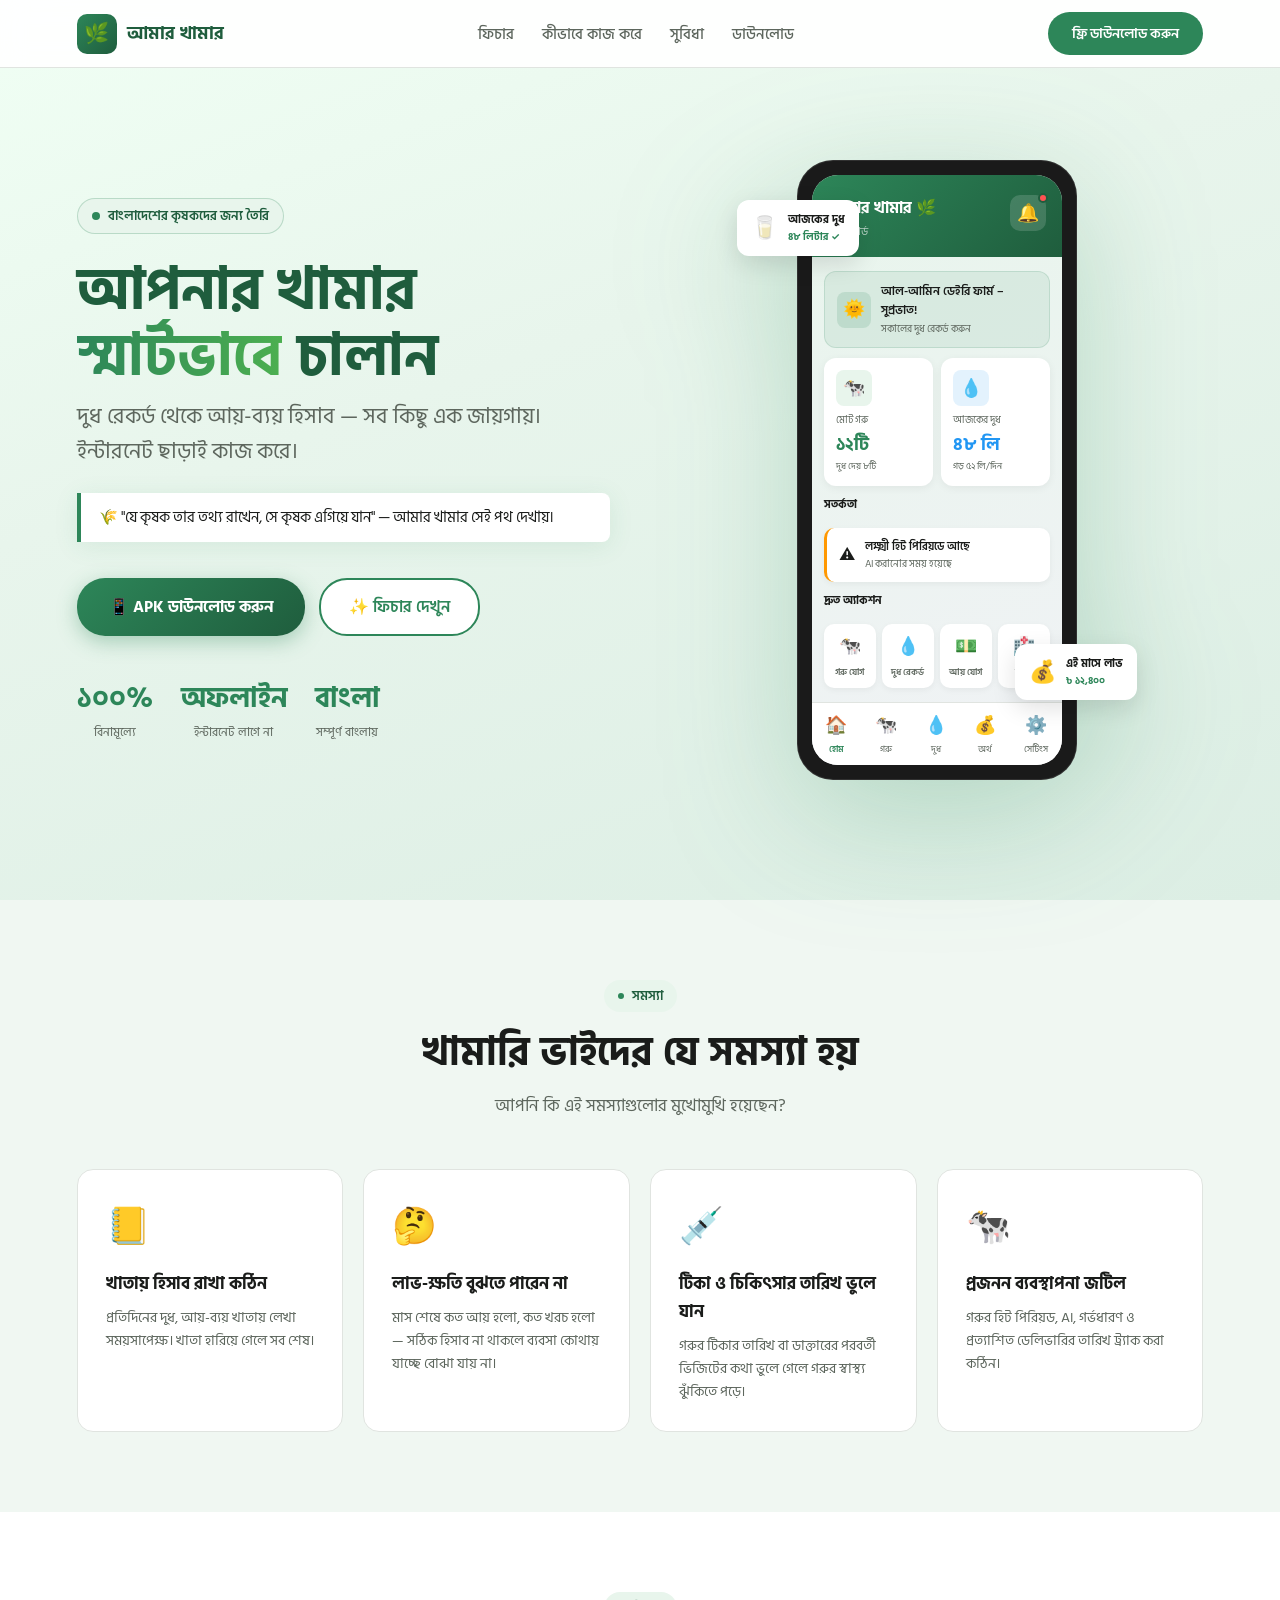
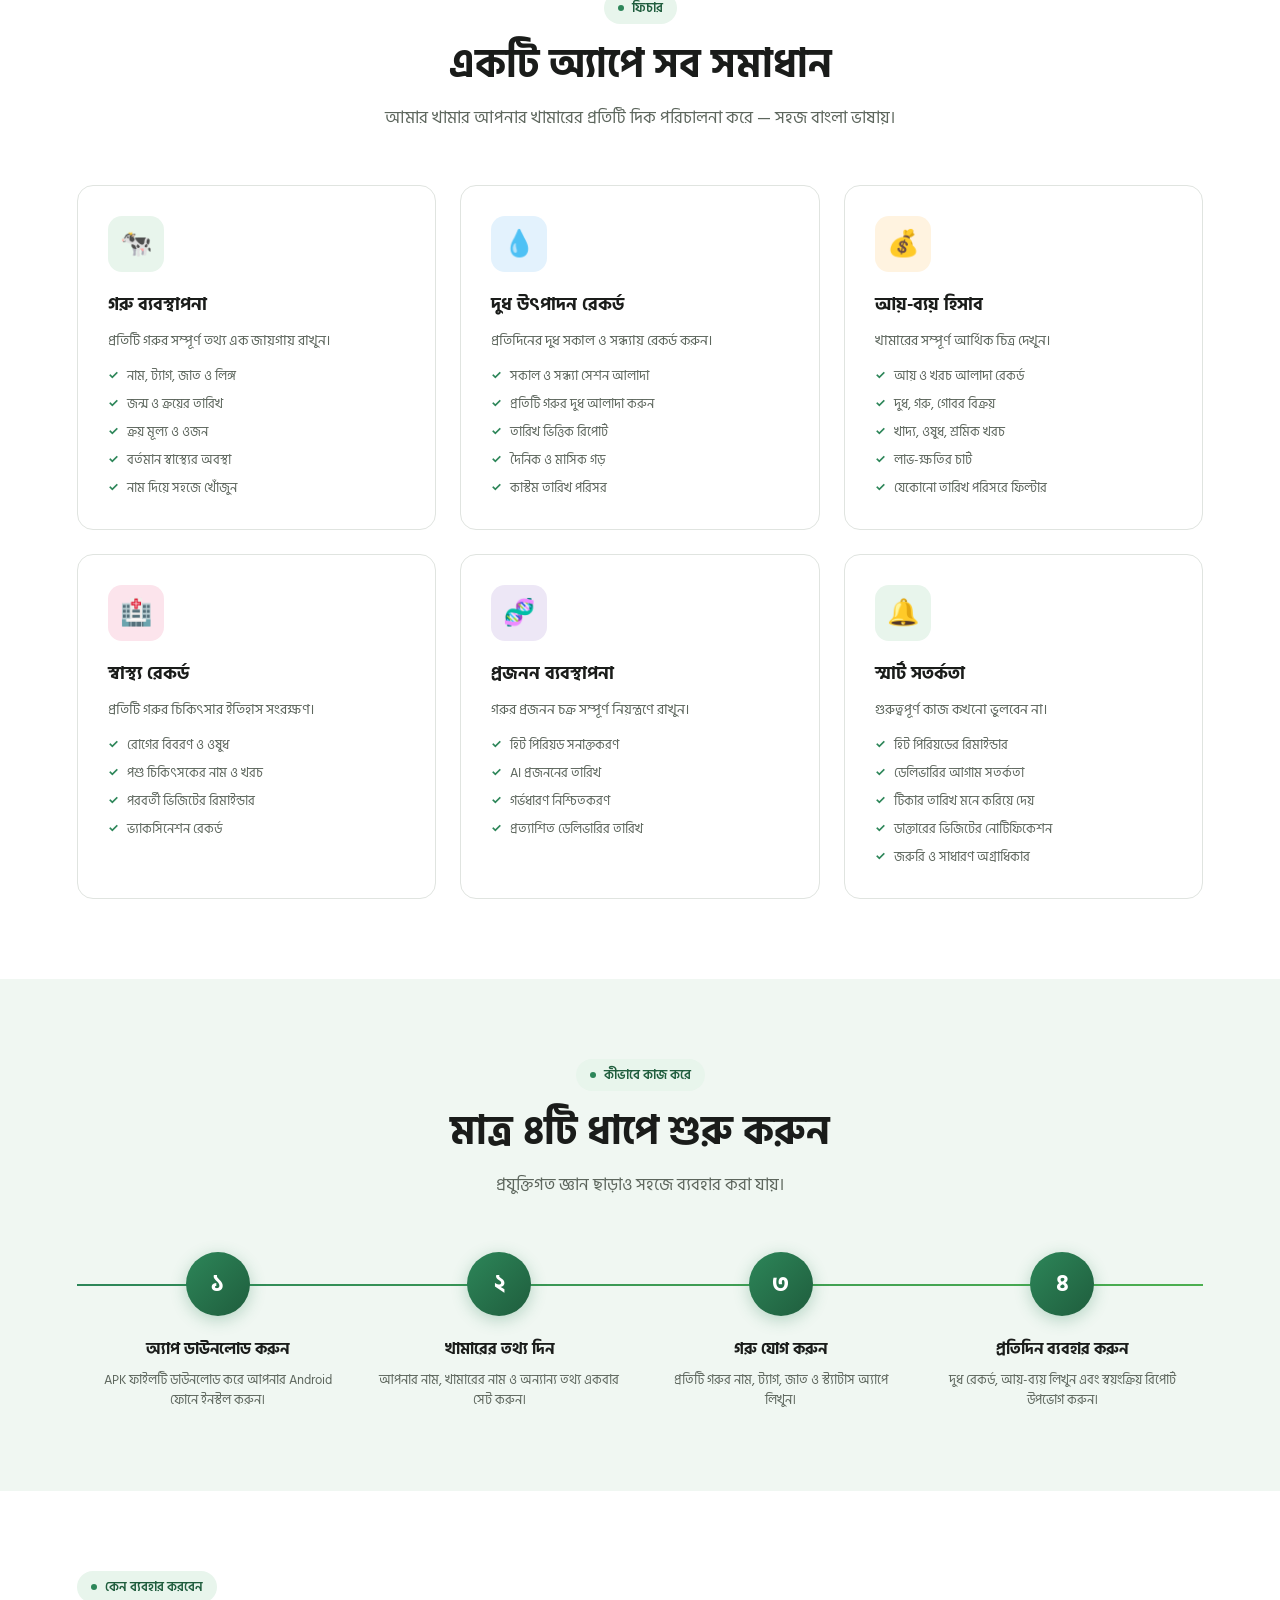
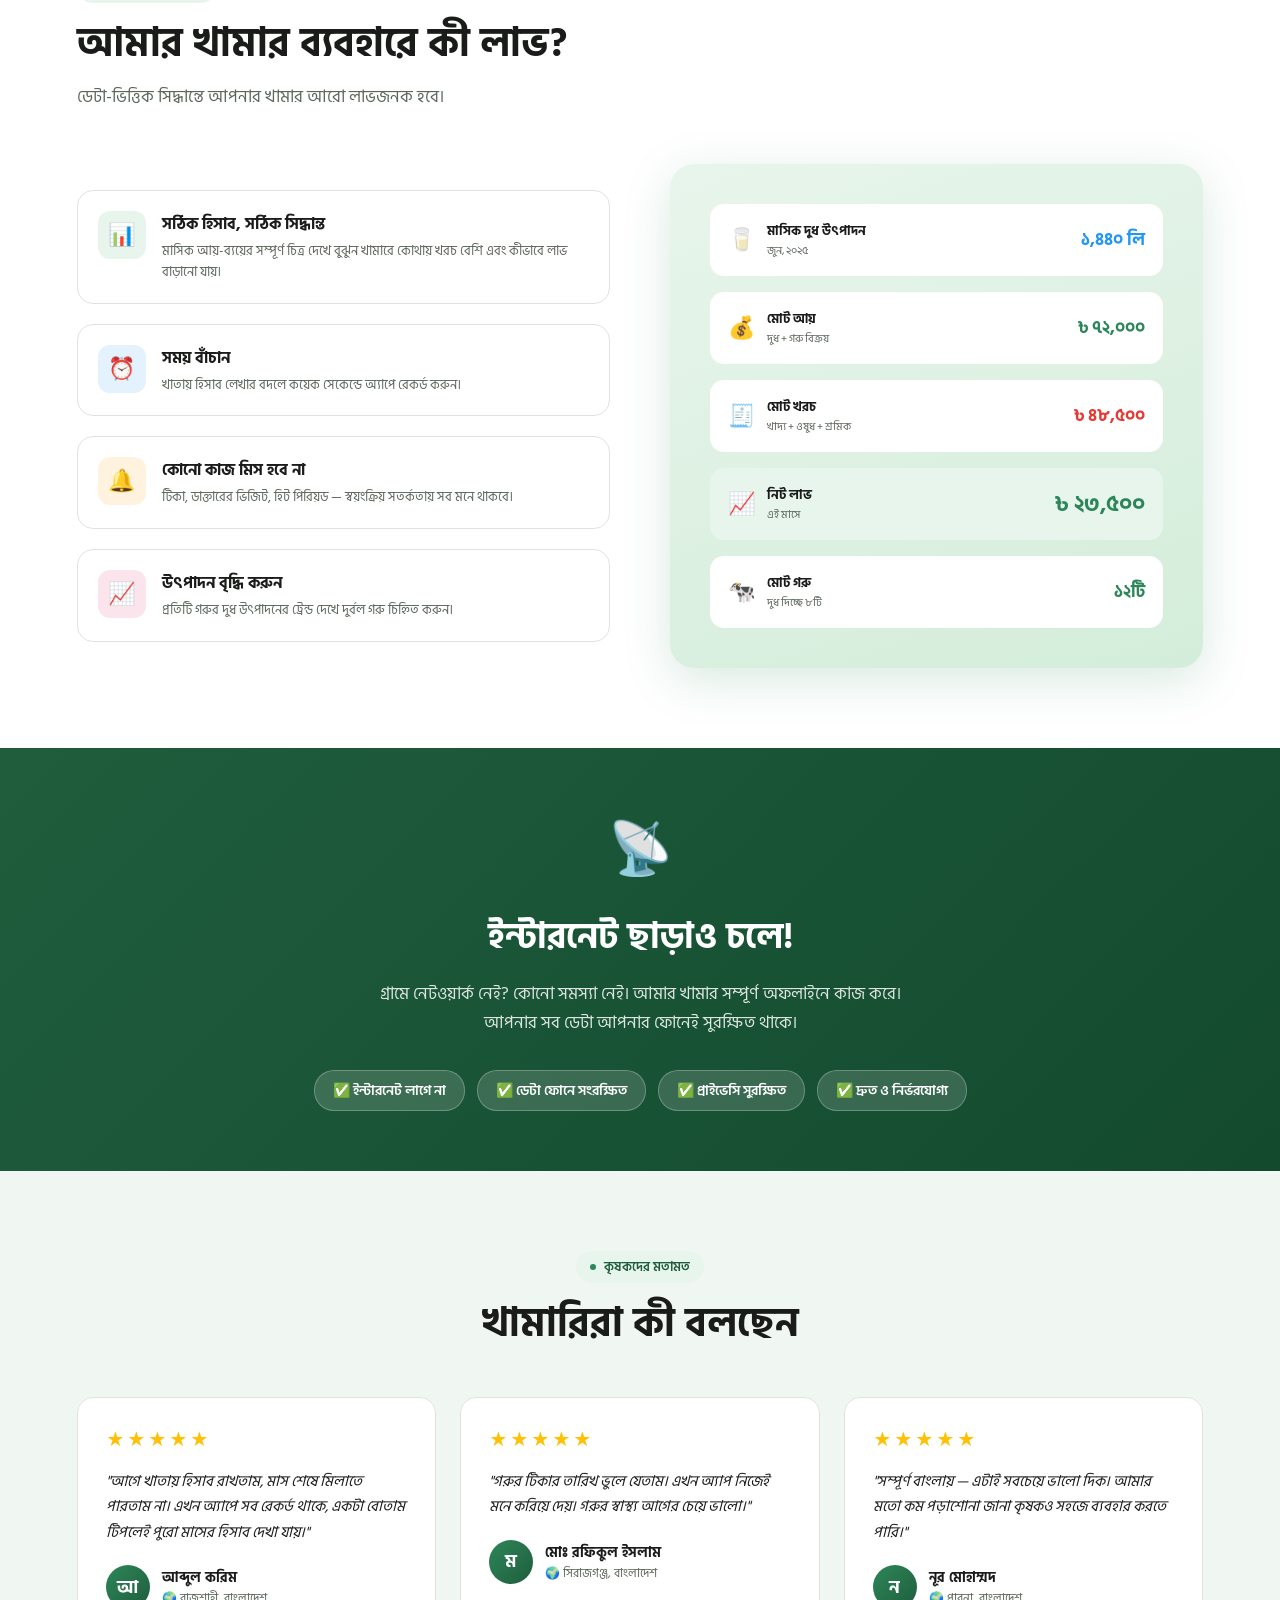
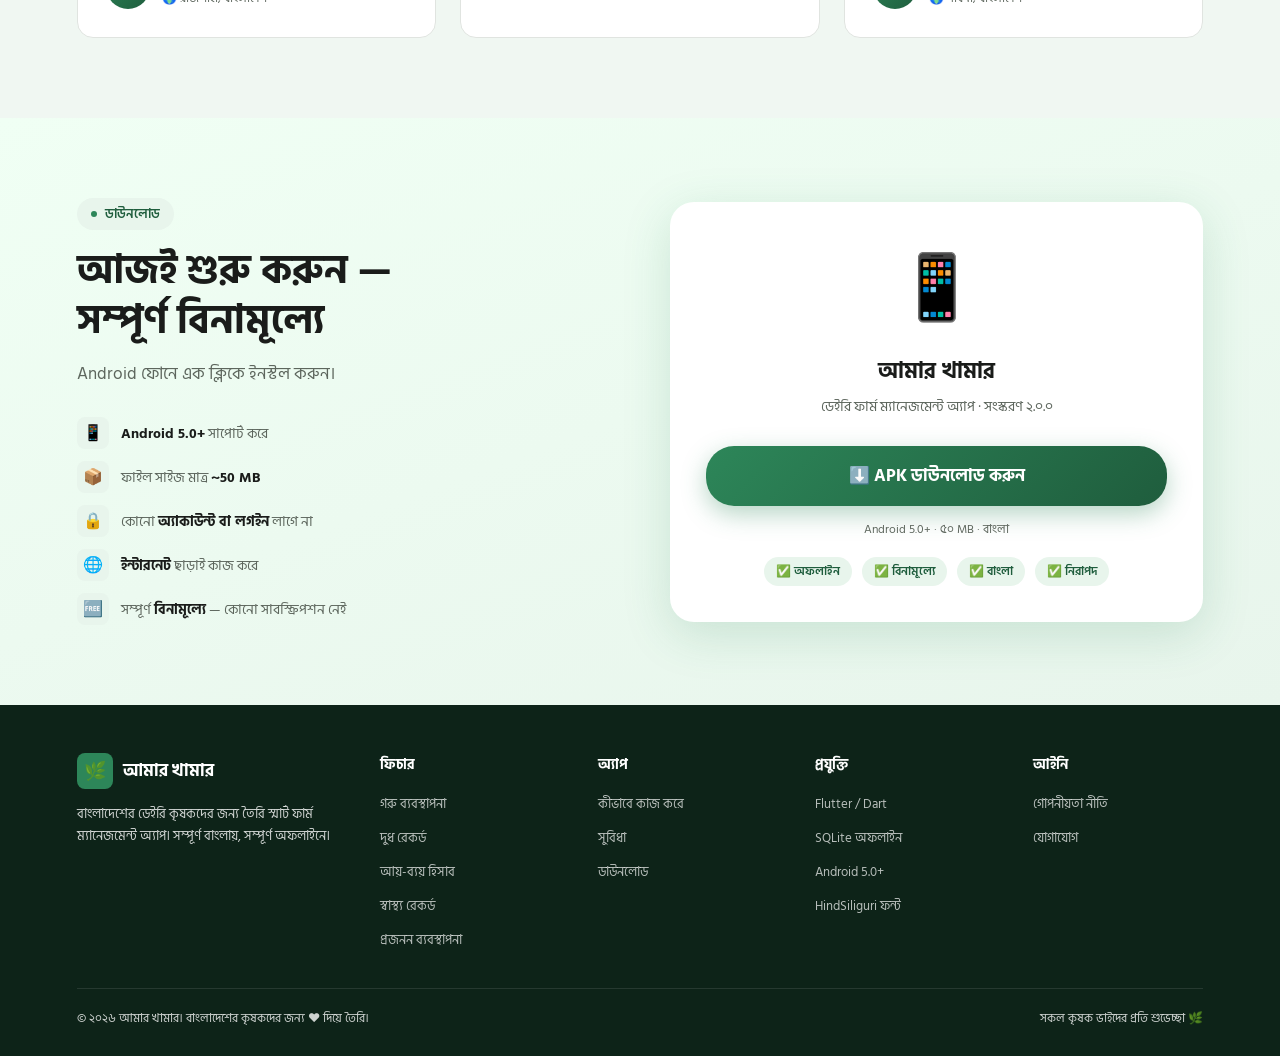
==== commit eb93aade: "Update footer year from 2025 to 2026" ====
--- a/index.html
+++ b/index.html
@@ -684,7 +684,7 @@
     </div>
   </div>
   <div class="footer-bottom">
-    <p>© ২০২৫ আমার খামার। বাংলাদেশের কৃষকদের জন্য ❤️ দিয়ে তৈরি।</p>
+    <p>© ২০২৬ আমার খামার। বাংলাদেশের কৃষকদের জন্য ❤️ দিয়ে তৈরি।</p>
     <p>সকল কৃষক ভাইদের প্রতি শুভেচ্ছা 🌿</p>
   </div>
 </footer>
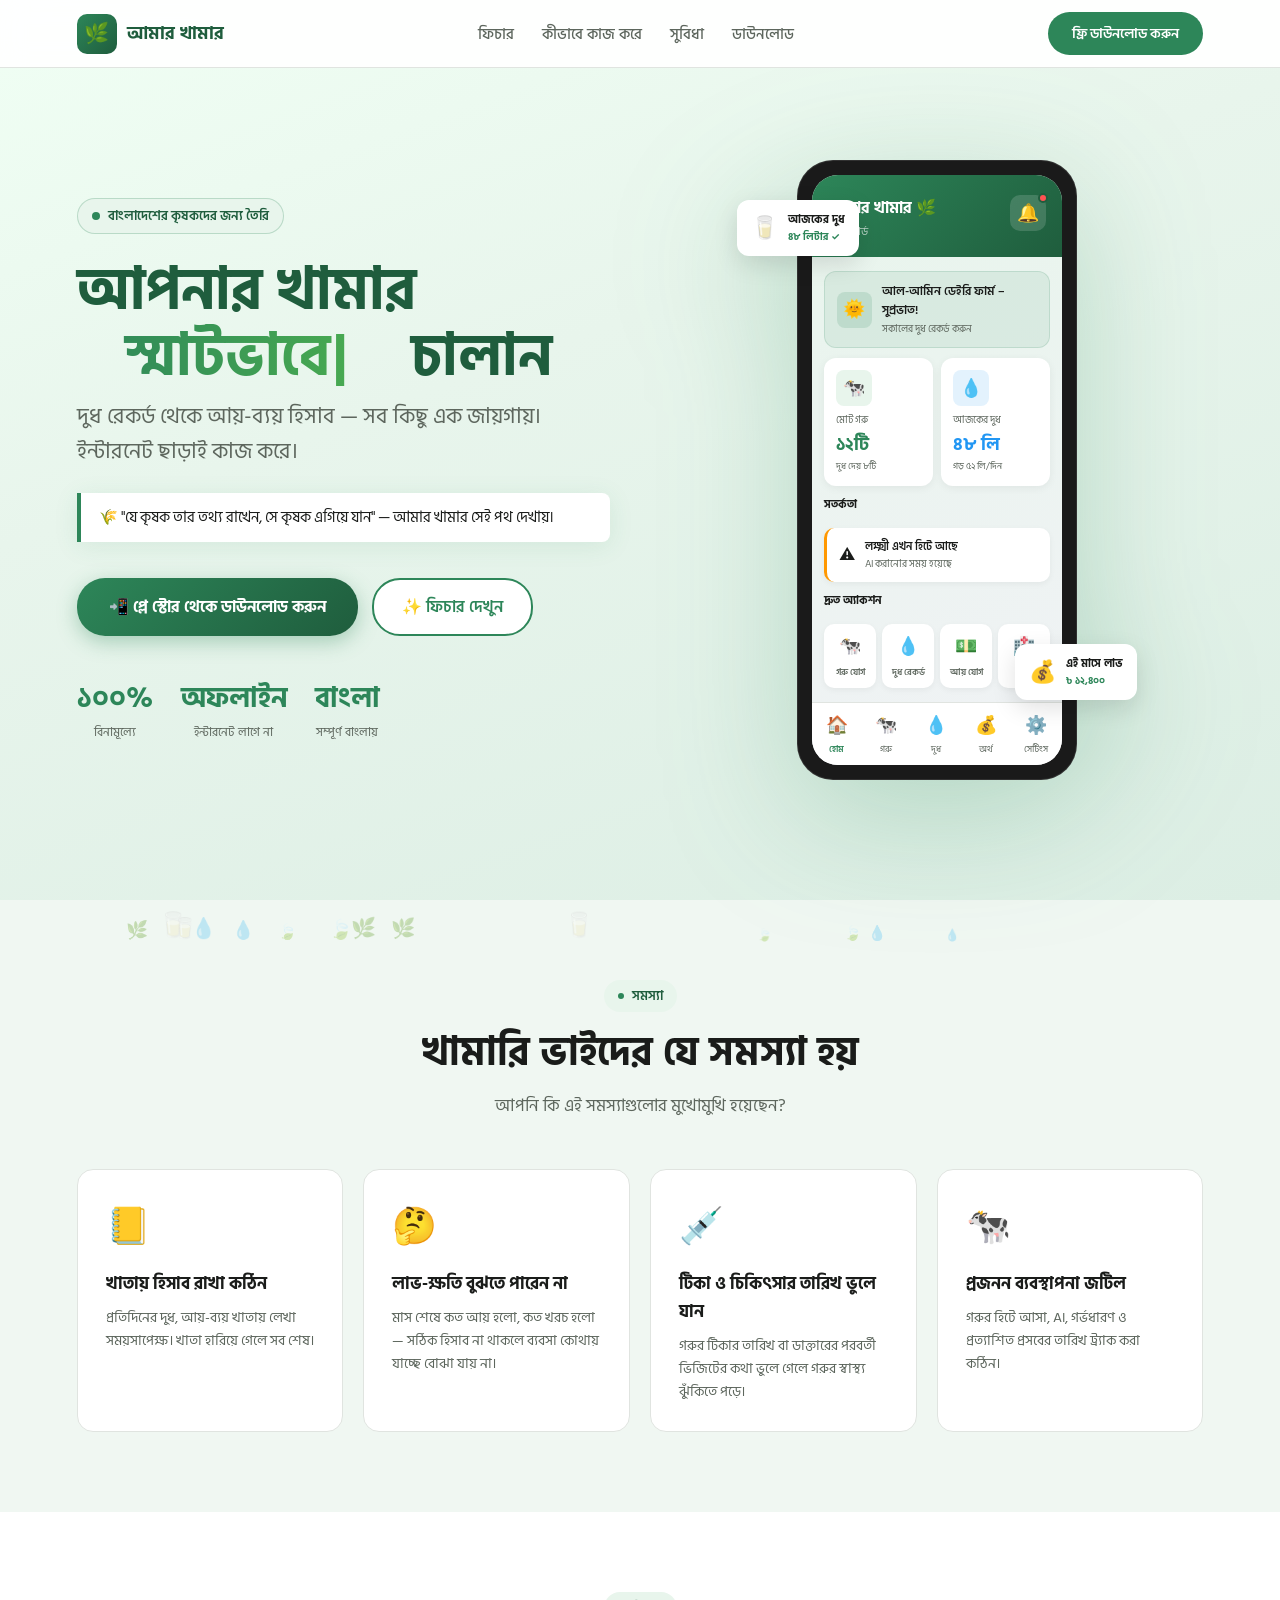
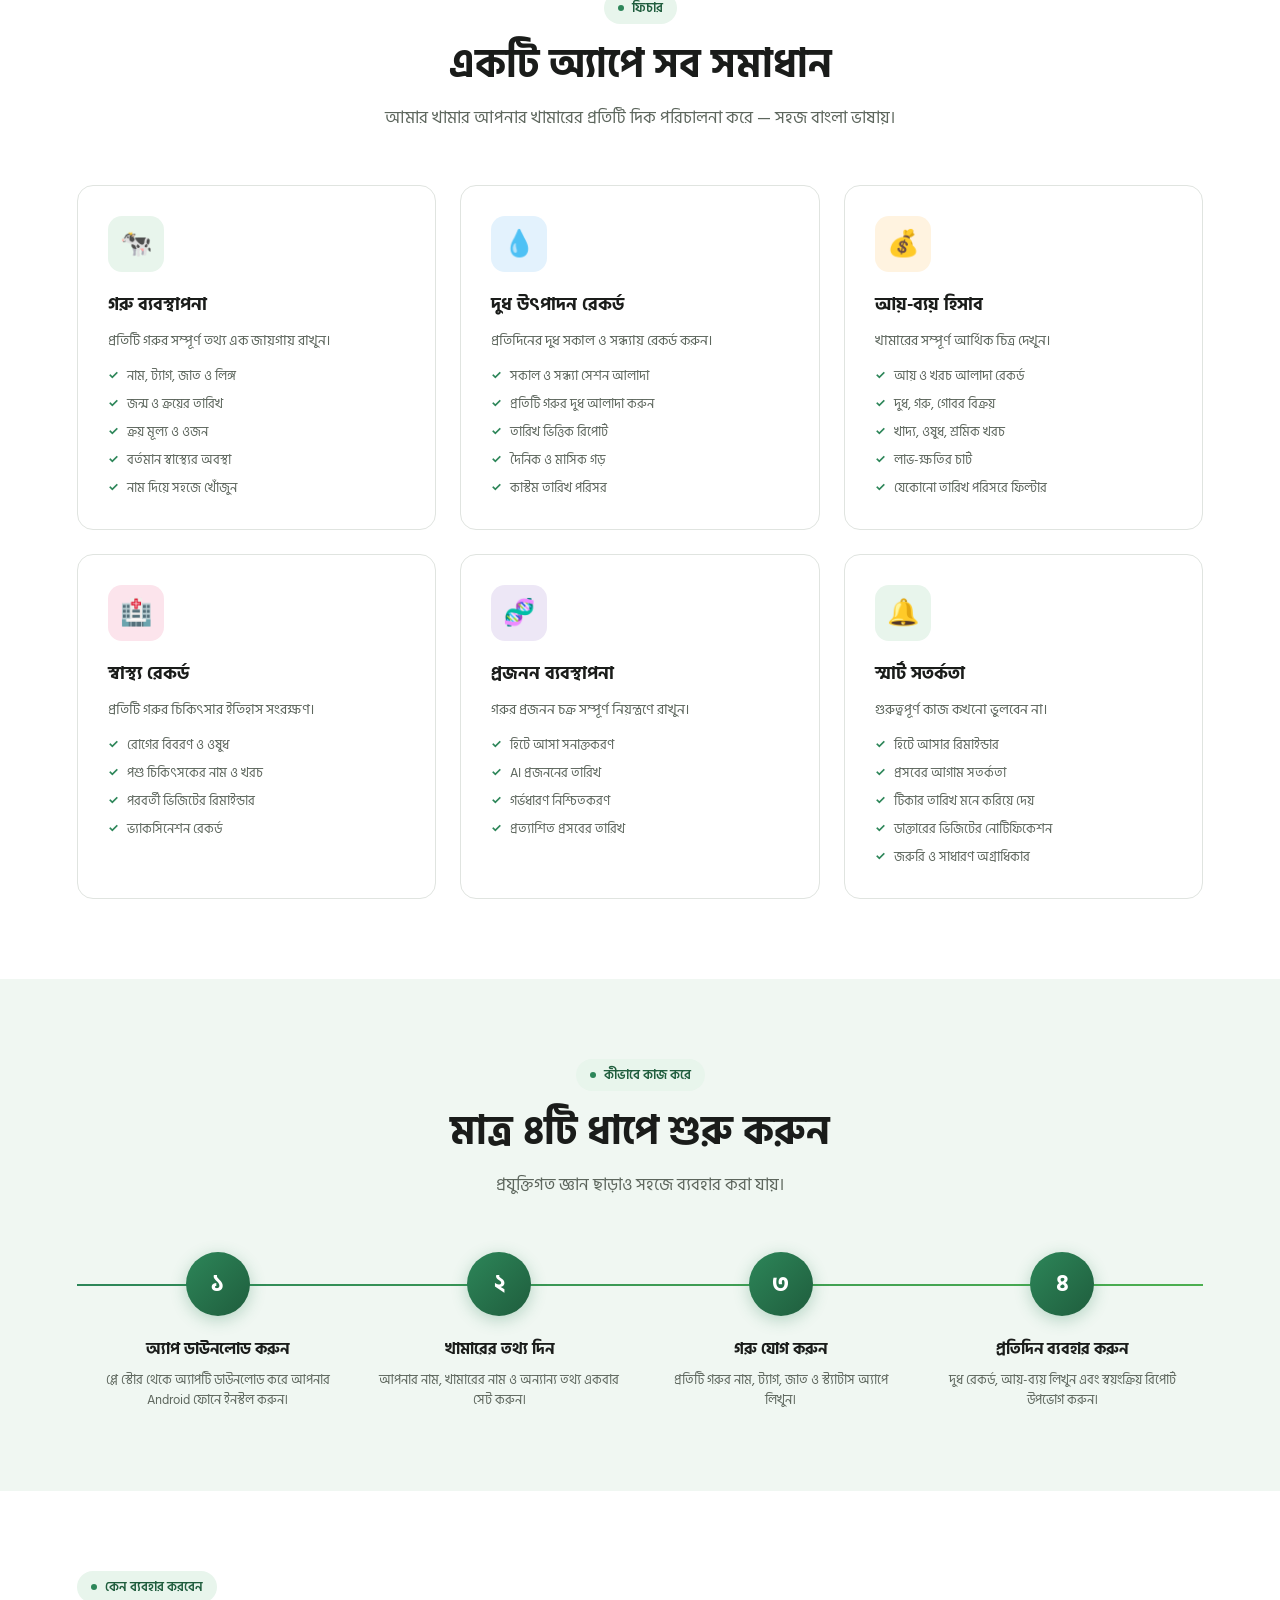
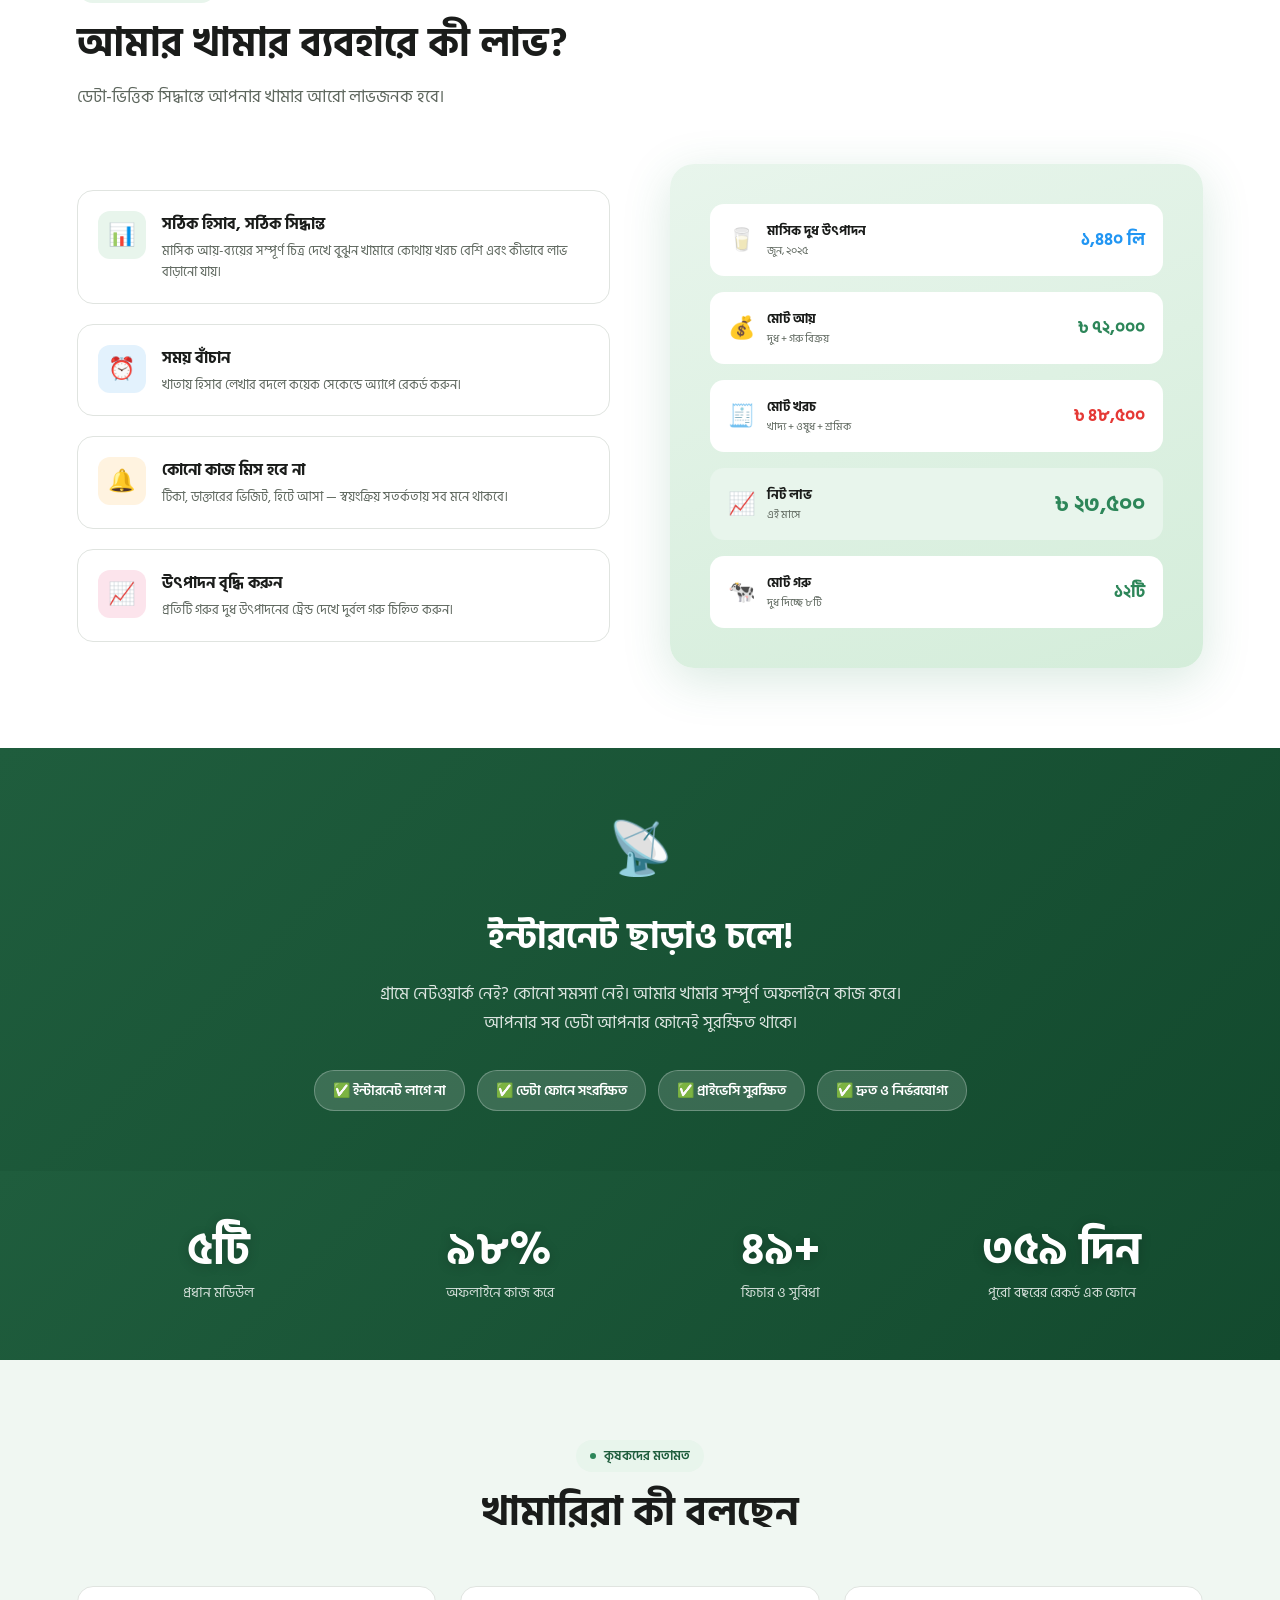
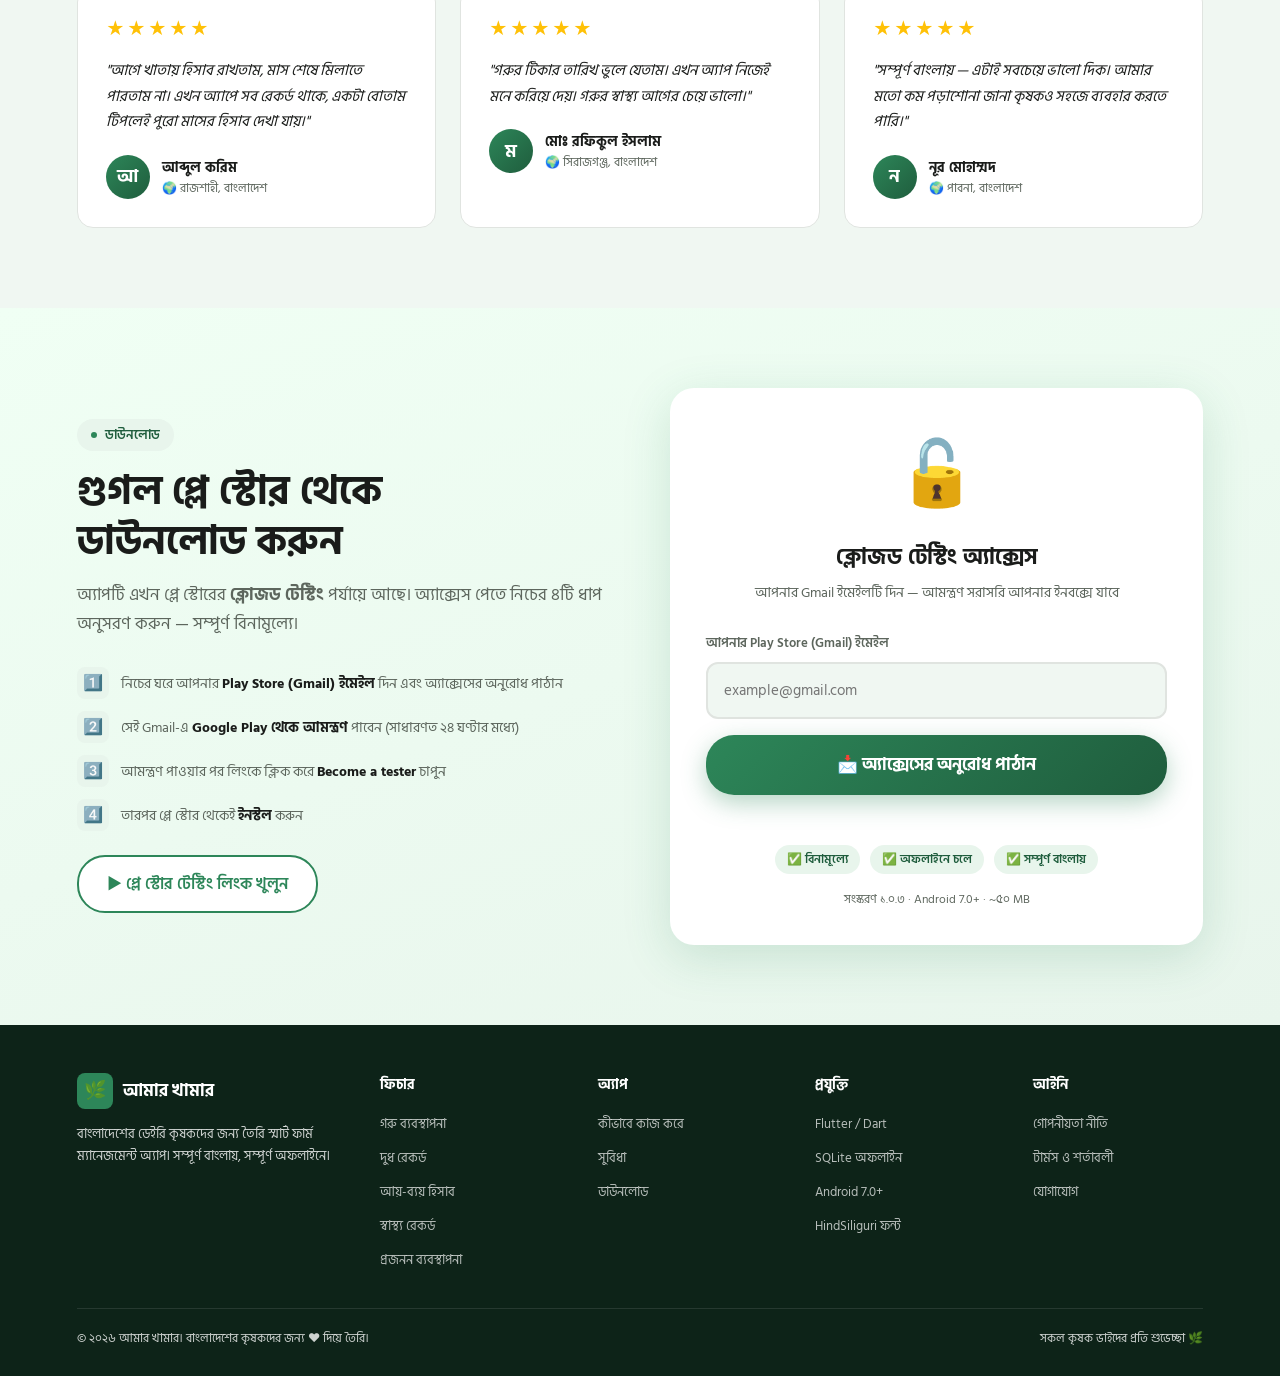
==== commit accc6245: "updated the website" ====
--- a/index.html
+++ b/index.html
@@ -36,6 +36,7 @@
     .hero h1 .highlight {
       background: linear-gradient(90deg, var(--green), var(--green-mid));
       -webkit-background-clip: text; -webkit-text-fill-color: transparent;
+      display: inline-block; min-width: 5.5em; text-align: center;
     }
     .hero-subtitle {
       font-size: clamp(17px, 2.2vw, 22px); color: var(--text-muted);
@@ -251,6 +252,72 @@
     .apk-meta  { font-size: 12px; color: var(--text-muted); margin-top: 14px; }
     .apk-badges { display: flex; gap: 10px; justify-content: center; margin-top: 18px; flex-wrap: wrap; }
     .apk-badge  { background: var(--green-light); color: var(--green-dark); border-radius: 16px; padding: 5px 12px; font-size: 12px; font-weight: 600; }
+    .apk-label { display: block; text-align: left; font-size: 13px; font-weight: 600; color: var(--text-muted); margin-bottom: 8px; }
+    .apk-input {
+      width: 100%; padding: 14px 16px; border: 2px solid var(--border);
+      border-radius: 12px; font-size: 15px; font-family: inherit;
+      margin-bottom: 16px; outline: none; transition: border-color .2s;
+      background: var(--bg);
+    }
+    .apk-input:focus { border-color: var(--green); background: var(--white); }
+    #accessMsg { min-height: 20px; font-weight: 600; margin-top: 12px; }
+    .access-link-row { margin-top: 24px; }
+
+    /* ── INTERACTIVE ANIMATIONS ── */
+    #scrollProgress {
+      position: fixed; top: 0; left: 0; height: 3px; width: 0%;
+      background: linear-gradient(90deg, var(--green), var(--green-mid));
+      z-index: 1000; border-radius: 0 2px 2px 0;
+    }
+    nav.scrolled { box-shadow: 0 4px 20px rgba(0,0,0,.08); }
+
+    .type-caret::after { content: '|'; margin-left: 2px; color: var(--green); animation: blink .8s steps(1) infinite; }
+    @keyframes blink { 50% { opacity: 0; } }
+
+    .hero { position: relative; }
+    .hero-particle {
+      position: absolute; bottom: -5vh; pointer-events: none; user-select: none;
+      opacity: .3; animation: particleFloat linear infinite;
+    }
+    @keyframes particleFloat {
+      0%   { transform: translateY(0) rotate(0deg); }
+      100% { transform: translateY(-110vh) rotate(360deg); }
+    }
+
+    .phone-wrap { transition: transform .18s ease-out; will-change: transform; transform-style: preserve-3d; }
+
+    .btn-primary, .btn-secondary, .nav-cta, .apk-btn { position: relative; overflow: hidden; }
+    .ripple-ink {
+      position: absolute; border-radius: 50%; background: rgba(255,255,255,.45);
+      transform: scale(0); animation: rippleAnim .6s ease-out forwards; pointer-events: none;
+    }
+    @keyframes rippleAnim { to { transform: scale(3.2); opacity: 0; } }
+
+    .confetti {
+      position: fixed; top: -10vh; z-index: 9999; pointer-events: none;
+      animation: confettiFall ease-out forwards;
+    }
+    @keyframes confettiFall {
+      0%   { transform: translateY(0) rotate(0deg); opacity: 1; }
+      100% { transform: translateY(115vh) rotate(720deg); opacity: 0; }
+    }
+
+    /* ── STATS BAND ── */
+    .stats-band {
+      background: linear-gradient(135deg, var(--green-dark), #134A2E);
+      padding: 56px 6%;
+    }
+    .stats-grid {
+      display: grid; grid-template-columns: repeat(auto-fit, minmax(180px, 1fr));
+      gap: 24px; max-width: 1100px; margin: 0 auto;
+    }
+    .stat-counter { text-align: center; color: #fff; }
+    .stat-num {
+      font-size: clamp(30px, 4vw, 44px); font-weight: 800;
+      color: #fff; line-height: 1.1;
+      text-shadow: 0 2px 12px rgba(0,0,0,.2);
+    }
+    .stat-label { font-size: 14px; opacity: .8; margin-top: 6px; }
 
     /* ── SCROLL FADE ── */
     .fade-up { opacity: 0; transform: translateY(30px); transition: opacity .6s ease, transform .6s ease; }
@@ -308,6 +375,8 @@
 </head>
 <body>
 
+<div id="scrollProgress" aria-hidden="true"></div>
+
 <!-- NAV -->
 <nav>
   <a href="index.html" class="nav-logo">
@@ -333,7 +402,8 @@
   <a href="#benefits" class="drawer-link">💡 সুবিধা</a>
   <a href="#download" class="drawer-link">📥 ডাউনলোড</a>
   <a href="privacy.html" class="drawer-link">🔒 গোপনীয়তা নীতি</a>
-  <a href="#download" class="drawer-cta">⬇️ ফ্রি ডাউনলোড করুন</a>
+  <a href="terms.html" class="drawer-link">📜 টার্মস ও শর্তাবলী</a>
+  <a href="#download" class="drawer-cta">📲 ফ্রি ডাউনলোড করুন</a>
 </div>
 
 <!-- HERO -->
@@ -345,7 +415,7 @@
     </div>
     <h1>
       আপনার খামার<br>
-      <span class="highlight">স্মার্টভাবে</span> চালান
+      <span class="highlight type-caret" id="rotatingWord">স্মার্টভাবে</span> চালান
     </h1>
     <p class="hero-subtitle">
       দুধ রেকর্ড থেকে আয়-ব্যয় হিসাব — সব কিছু এক জায়গায়।<br>
@@ -355,7 +425,7 @@
       🌾 "যে কৃষক তার তথ্য রাখেন, সে কৃষক এগিয়ে যান" — আমার খামার সেই পথ দেখায়।
     </div>
     <div class="hero-buttons">
-      <a href="#download" class="btn-primary">📱 APK ডাউনলোড করুন</a>
+      <a href="#download" class="btn-primary">📲 প্লে স্টোর থেকে ডাউনলোড করুন</a>
       <a href="#features" class="btn-secondary">✨ ফিচার দেখুন</a>
     </div>
     <div class="hero-stats">
@@ -427,7 +497,7 @@
             <div class="phone-alert">
               <div class="phone-alert-icon">⚠️</div>
               <div>
-                <div class="phone-alert-text">লক্ষ্মী হিট পিরিয়ডে আছে</div>
+                <div class="phone-alert-text">লক্ষ্মী এখন হিটে আছে</div>
                 <div class="phone-alert-sub">AI করানোর সময় হয়েছে</div>
               </div>
             </div>
@@ -478,7 +548,7 @@
     <div class="problem-card fade-up">
       <div class="problem-icon">🐄</div>
       <h3>প্রজনন ব্যবস্থাপনা জটিল</h3>
-      <p>গরুর হিট পিরিয়ড, AI, গর্ভধারণ ও প্রত্যাশিত ডেলিভারির তারিখ ট্র্যাক করা কঠিন।</p>
+      <p>গরুর হিটে আসা, AI, গর্ভধারণ ও প্রত্যাশিত প্রসবের তারিখ ট্র্যাক করা কঠিন।</p>
     </div>
   </div>
 </section>
@@ -519,13 +589,13 @@
       <div class="feature-icon-wrap" style="background:#EDE7F6;">🧬</div>
       <h3>প্রজনন ব্যবস্থাপনা</h3>
       <p>গরুর প্রজনন চক্র সম্পূর্ণ নিয়ন্ত্রণে রাখুন।</p>
-      <ul><li>হিট পিরিয়ড সনাক্তকরণ</li><li>AI প্রজননের তারিখ</li><li>গর্ভধারণ নিশ্চিতকরণ</li><li>প্রত্যাশিত ডেলিভারির তারিখ</li></ul>
+      <ul><li>হিটে আসা সনাক্তকরণ</li><li>AI প্রজননের তারিখ</li><li>গর্ভধারণ নিশ্চিতকরণ</li><li>প্রত্যাশিত প্রসবের তারিখ</li></ul>
     </div>
     <div class="feature-card fade-up" style="--fc-bg:#E8F5EC;">
       <div class="feature-icon-wrap" style="background:#E8F5EC;">🔔</div>
       <h3>স্মার্ট সতর্কতা</h3>
       <p>গুরুত্বপূর্ণ কাজ কখনো ভুলবেন না।</p>
-      <ul><li>হিট পিরিয়ডের রিমাইন্ডার</li><li>ডেলিভারির আগাম সতর্কতা</li><li>টিকার তারিখ মনে করিয়ে দেয়</li><li>ডাক্তারের ভিজিটের নোটিফিকেশন</li><li>জরুরি ও সাধারণ অগ্রাধিকার</li></ul>
+      <ul><li>হিটে আসার রিমাইন্ডার</li><li>প্রসবের আগাম সতর্কতা</li><li>টিকার তারিখ মনে করিয়ে দেয়</li><li>ডাক্তারের ভিজিটের নোটিফিকেশন</li><li>জরুরি ও সাধারণ অগ্রাধিকার</li></ul>
     </div>
   </div>
 </section>
@@ -538,7 +608,7 @@
     <p class="section-desc">প্রযুক্তিগত জ্ঞান ছাড়াও সহজে ব্যবহার করা যায়।</p>
   </div>
   <div class="steps">
-    <div class="step fade-up"><div class="step-num">১</div><div><h3>অ্যাপ ডাউনলোড করুন</h3><p>APK ফাইলটি ডাউনলোড করে আপনার Android ফোনে ইনস্টল করুন।</p></div></div>
+    <div class="step fade-up"><div class="step-num">১</div><div><h3>অ্যাপ ডাউনলোড করুন</h3><p>প্লে স্টোর থেকে অ্যাপটি ডাউনলোড করে আপনার Android ফোনে ইনস্টল করুন।</p></div></div>
     <div class="step fade-up"><div class="step-num">২</div><div><h3>খামারের তথ্য দিন</h3><p>আপনার নাম, খামারের নাম ও অন্যান্য তথ্য একবার সেট করুন।</p></div></div>
     <div class="step fade-up"><div class="step-num">৩</div><div><h3>গরু যোগ করুন</h3><p>প্রতিটি গরুর নাম, ট্যাগ, জাত ও স্ট্যাটাস অ্যাপে লিখুন।</p></div></div>
     <div class="step fade-up"><div class="step-num">৪</div><div><h3>প্রতিদিন ব্যবহার করুন</h3><p>দুধ রেকর্ড, আয়-ব্যয় লিখুন এবং স্বয়ংক্রিয় রিপোর্ট উপভোগ করুন।</p></div></div>
@@ -556,7 +626,7 @@
     <div class="benefit-list">
       <div class="benefit-item fade-up"><div class="benefit-icon" style="background:#E8F5EC;">📊</div><div><h3>সঠিক হিসাব, সঠিক সিদ্ধান্ত</h3><p>মাসিক আয়-ব্যয়ের সম্পূর্ণ চিত্র দেখে বুঝুন খামারে কোথায় খরচ বেশি এবং কীভাবে লাভ বাড়ানো যায়।</p></div></div>
       <div class="benefit-item fade-up"><div class="benefit-icon" style="background:#E3F2FD;">⏰</div><div><h3>সময় বাঁচান</h3><p>খাতায় হিসাব লেখার বদলে কয়েক সেকেন্ডে অ্যাপে রেকর্ড করুন।</p></div></div>
-      <div class="benefit-item fade-up"><div class="benefit-icon" style="background:#FFF3E0;">🔔</div><div><h3>কোনো কাজ মিস হবে না</h3><p>টিকা, ডাক্তারের ভিজিট, হিট পিরিয়ড — স্বয়ংক্রিয় সতর্কতায় সব মনে থাকবে।</p></div></div>
+      <div class="benefit-item fade-up"><div class="benefit-icon" style="background:#FFF3E0;">🔔</div><div><h3>কোনো কাজ মিস হবে না</h3><p>টিকা, ডাক্তারের ভিজিট, হিটে আসা — স্বয়ংক্রিয় সতর্কতায় সব মনে থাকবে।</p></div></div>
       <div class="benefit-item fade-up"><div class="benefit-icon" style="background:#FCE4EC;">📈</div><div><h3>উৎপাদন বৃদ্ধি করুন</h3><p>প্রতিটি গরুর দুধ উৎপাদনের ট্রেন্ড দেখে দুর্বল গরু চিহ্নিত করুন।</p></div></div>
     </div>
     <div class="benefits-img fade-up">
@@ -582,6 +652,28 @@
   </div>
 </div>
 
+<!-- STATS BAND (animated counters) -->
+<section class="stats-band">
+  <div class="stats-grid">
+    <div class="stat-counter fade-up">
+      <div class="stat-num"><span class="counter" data-target="5">০</span>টি</div>
+      <div class="stat-label">প্রধান মডিউল</div>
+    </div>
+    <div class="stat-counter fade-up">
+      <div class="stat-num"><span class="counter" data-target="100">০</span>%</div>
+      <div class="stat-label">অফলাইনে কাজ করে</div>
+    </div>
+    <div class="stat-counter fade-up">
+      <div class="stat-num"><span class="counter" data-target="50">০</span>+</div>
+      <div class="stat-label">ফিচার ও সুবিধা</div>
+    </div>
+    <div class="stat-counter fade-up">
+      <div class="stat-num"><span class="counter" data-target="365">০</span> দিন</div>
+      <div class="stat-label">পুরো বছরের রেকর্ড এক ফোনে</div>
+    </div>
+  </div>
+</section>
+
 <!-- TESTIMONIALS -->
 <section class="testimonials">
   <div class="center fade-up">
@@ -607,33 +699,39 @@
   </div>
 </section>
 
-<!-- DOWNLOAD -->
+<!-- DOWNLOAD / CLOSED TESTING -->
 <section class="download" id="download">
   <div class="download-layout">
     <div class="fade-up">
       <div class="section-tag">ডাউনলোড</div>
-      <h2 class="section-title">আজই শুরু করুন —<br>সম্পূর্ণ বিনামূল্যে</h2>
-      <p class="section-desc">Android ফোনে এক ক্লিকে ইনস্টল করুন।</p>
+      <h2 class="section-title">গুগল প্লে স্টোর থেকে<br>ডাউনলোড করুন</h2>
+      <p class="section-desc">অ্যাপটি এখন প্লে স্টোরের <b>ক্লোজড টেস্টিং</b> পর্যায়ে আছে। অ্যাক্সেস পেতে নিচের ৪টি ধাপ অনুসরণ করুন — সম্পূর্ণ বিনামূল্যে।</p>
       <div class="download-features">
-        <div class="dl-feat"><div class="dl-feat-icon">📱</div><span><b>Android 5.0+</b> সাপোর্ট করে</span></div>
-        <div class="dl-feat"><div class="dl-feat-icon">📦</div><span>ফাইল সাইজ মাত্র <b>~50 MB</b></span></div>
-        <div class="dl-feat"><div class="dl-feat-icon">🔒</div><span>কোনো <b>অ্যাকাউন্ট বা লগইন</b> লাগে না</span></div>
-        <div class="dl-feat"><div class="dl-feat-icon">🌐</div><span><b>ইন্টারনেট</b> ছাড়াই কাজ করে</span></div>
-        <div class="dl-feat"><div class="dl-feat-icon">🆓</div><span>সম্পূর্ণ <b>বিনামূল্যে</b> — কোনো সাবস্ক্রিপশন নেই</span></div>
+        <div class="dl-feat"><div class="dl-feat-icon">1️⃣</div><span>নিচের ঘরে আপনার <b>Play Store (Gmail) ইমেইল</b> দিন এবং অ্যাক্সেসের অনুরোধ পাঠান</span></div>
+        <div class="dl-feat"><div class="dl-feat-icon">2️⃣</div><span>সেই Gmail-এ <b>Google Play থেকে আমন্ত্রণ</b> পাবেন (সাধারণত ২৪ ঘণ্টার মধ্যে)</span></div>
+        <div class="dl-feat"><div class="dl-feat-icon">3️⃣</div><span>আমন্ত্রণ পাওয়ার পর লিংকে ক্লিক করে <b>Become a tester</b> চাপুন</span></div>
+        <div class="dl-feat"><div class="dl-feat-icon">4️⃣</div><span>তারপর প্লে স্টোর থেকেই <b>ইনস্টল</b> করুন</span></div>
       </div>
+      <div class="access-link-row">
+        <a class="btn-secondary" href="https://play.google.com/apps/testing/com.amarkhomar.app" target="_blank" rel="noopener">▶️ প্লে স্টোর টেস্টিং লিংক খুলুন</a>
+      </div>
     </div>
     <div class="apk-card fade-up">
-      <div class="apk-icon">📱</div>
-      <div class="apk-title">আমার খামার</div>
-      <div class="apk-sub">ডেইরি ফার্ম ম্যানেজমেন্ট অ্যাপ · সংস্করণ ২.০.০</div>
-      <a href="../build/app/outputs/flutter-apk/app-release.apk" class="apk-btn" download>⬇️ APK ডাউনলোড করুন</a>
-      <div class="apk-meta">Android 5.0+ · ৫০ MB · বাংলা</div>
+      <div class="apk-icon">🔓</div>
+      <div class="apk-title">ক্লোজড টেস্টিং অ্যাক্সেস</div>
+      <div class="apk-sub">আপনার Gmail ইমেইলটি দিন — আমন্ত্রণ সরাসরি আপনার ইনবক্সে যাবে</div>
+      <form id="accessForm" novalidate>
+        <label class="apk-label" for="gmailInput">আপনার Play Store (Gmail) ইমেইল</label>
+        <input class="apk-input" type="email" id="gmailInput" placeholder="example@gmail.com" autocomplete="email" required />
+        <button type="submit" class="apk-btn" id="accessBtn">📩 অ্যাক্সেসের অনুরোধ পাঠান</button>
+      </form>
+      <div class="apk-meta" id="accessMsg" role="status"></div>
       <div class="apk-badges">
-        <div class="apk-badge">✅ অফলাইন</div>
         <div class="apk-badge">✅ বিনামূল্যে</div>
-        <div class="apk-badge">✅ বাংলা</div>
-        <div class="apk-badge">✅ নিরাপদ</div>
+        <div class="apk-badge">✅ অফলাইনে চলে</div>
+        <div class="apk-badge">✅ সম্পূর্ণ বাংলায়</div>
       </div>
+      <div class="apk-meta" style="margin-top:16px;">সংস্করণ ১.০.৩ · Android 7.0+ · ~৫০ MB</div>
     </div>
   </div>
 </section>
@@ -671,7 +769,7 @@
       <ul>
         <li><a href="#">Flutter / Dart</a></li>
         <li><a href="#">SQLite অফলাইন</a></li>
-        <li><a href="#">Android 5.0+</a></li>
+        <li><a href="#">Android 7.0+</a></li>
         <li><a href="#">HindSiliguri ফন্ট</a></li>
       </ul>
     </div>
@@ -679,6 +777,7 @@
       <h4>আইনি</h4>
       <ul>
         <li><a href="privacy.html">গোপনীয়তা নীতি</a></li>
+        <li><a href="terms.html">টার্মস ও শর্তাবলী</a></li>
         <li><a href="mailto:support@gorurhaat.com">যোগাযোগ</a></li>
       </ul>
     </div>
@@ -697,6 +796,24 @@
     });
   }, { threshold: 0.1, rootMargin: '0px 0px -40px 0px' });
   document.querySelectorAll('.fade-up').forEach(el => observer.observe(el));
+
+  /* Fade-in fallback for environments where IntersectionObserver never
+     reports (some webviews): reveal elements by on-screen position. */
+  const fadeEls = document.querySelectorAll('.fade-up');
+  const fadeFallback = setInterval(() => {
+    let allVisible = true;
+    fadeEls.forEach(el => {
+      if (el.classList.contains('visible')) return;
+      const r = el.getBoundingClientRect();
+      if (r.top < window.innerHeight * 0.95 && r.bottom > 0) {
+        el.classList.add('visible');
+        observer.unobserve(el);
+      } else {
+        allVisible = false;
+      }
+    });
+    if (allVisible) clearInterval(fadeFallback);
+  }, 400);
 
   /* Stagger card animations */
   document.querySelectorAll('.features-grid .feature-card, .problem-grid .problem-card, .testi-grid .testi-card, .step')
@@ -746,6 +863,174 @@
       }
     });
   });
+
+  /* Closed-testing access form — opens the visitor's email app with the
+     request pre-filled so the team can add the Gmail to the tester list. */
+  const accessForm = document.getElementById('accessForm');
+  if (accessForm) {
+    accessForm.addEventListener('submit', (e) => {
+      e.preventDefault();
+      const input = document.getElementById('gmailInput');
+      const msg = document.getElementById('accessMsg');
+      const email = input.value.trim();
+      const valid = /^[^\s@]+@[^\s@]+\.[^\s@]+$/.test(email);
+      if (!valid) {
+        msg.textContent = '⚠️ সঠিক Gmail ইমেইল লিখুন (যেমন: example@gmail.com)';
+        msg.style.color = '#E53935';
+        return;
+      }
+      const subject = encodeURIComponent('আমার খামার — ক্লোজড টেস্টিং অ্যাক্সেস রিকোয়েস্ট');
+      const body = encodeURIComponent('আমার Play Store (Gmail) ইমেইল: ' + email + '\n\nঅনুগ্রহ করে আমাকে "আমার খামার" অ্যাপের ক্লোজড টেস্টিং-এ যুক্ত করুন।\nধন্যবাদ!');
+      burstConfetti();
+      window.location.href = 'mailto:support@gorurhaat.com?subject=' + subject + '&body=' + body;
+      msg.textContent = '✅ আপনার ইমেইল অ্যাপ খুলেছে — "পাঠান" চাপলেই অনুরোধ চলে যাবে। আমন্ত্রণ সাধারণত ২৪ ঘণ্টার মধ্যে Gmail-এ পৌঁছায়।';
+      msg.style.color = '#2D8659';
+    });
+  }
+
+  /* ── Interactive animations ──────────────────────────────────────── */
+
+  /* 1. Scroll progress bar + navbar shadow */
+  const progressBar = document.getElementById('scrollProgress');
+  const topNav = document.querySelector('nav');
+  const onScroll = () => {
+    const h = document.documentElement;
+    const max = h.scrollHeight - h.clientHeight;
+    const pct = max > 0 ? (h.scrollTop / max) * 100 : 0;
+    if (progressBar) progressBar.style.width = pct + '%';
+    if (topNav) topNav.classList.toggle('scrolled', h.scrollTop > 10);
+  };
+  window.addEventListener('scroll', onScroll, { passive: true });
+  onScroll();
+  /* Fallback for environments where scroll events can be missed —
+     sync the bar every 400ms if it drifted. */
+  setInterval(() => {
+    const h = document.documentElement;
+    const max = h.scrollHeight - h.clientHeight;
+    const pct = max > 0 ? (h.scrollTop / max) * 100 : 0;
+    if (progressBar && progressBar.style.width !== pct + '%') {
+      progressBar.style.width = pct + '%';
+    }
+    if (topNav) topNav.classList.toggle('scrolled', h.scrollTop > 10);
+  }, 400);
+
+  /* 2. Typewriter rotating word in the hero headline */
+  const words = ['স্মার্টভাবে', 'সহজে', 'নিখুঁতভাবে', 'লাভজনকভাবে'];
+  const rotating = document.getElementById('rotatingWord');
+  if (rotating) {
+    let wi = 0, ci = 0, deleting = false;
+    (function typeLoop() {
+      const word = words[wi];
+      rotating.textContent = word.slice(0, ci);
+      let delay = deleting ? 45 : 110;
+      if (!deleting && ci === word.length) { delay = 1800; deleting = true; }
+      else if (deleting && ci === 0) { deleting = false; wi = (wi + 1) % words.length; delay = 300; }
+      else { ci += deleting ? -1 : 1; }
+      setTimeout(typeLoop, delay);
+    })();
+  }
+
+  /* 3. Floating leaves / milk drops in the hero */
+  const heroSection = document.querySelector('.hero');
+  if (heroSection) {
+    const icons = ['🍃', '💧', '🌿', '🥛'];
+    for (let i = 0; i < 14; i++) {
+      const p = document.createElement('span');
+      p.className = 'hero-particle';
+      p.textContent = icons[i % icons.length];
+      p.style.left = (2 + Math.random() * 86) + '%';
+      p.style.fontSize = (10 + Math.random() * 16) + 'px';
+      p.style.animationDuration = (9 + Math.random() * 12) + 's';
+      p.style.animationDelay = (-Math.random() * 20) + 's';
+      heroSection.appendChild(p);
+    }
+  }
+
+  /* 4. 3D tilt on the phone mockup (desktop pointers only) */
+  const phoneWrap = document.querySelector('.phone-wrap');
+  const heroVisual = document.querySelector('.hero-visual');
+  if (phoneWrap && heroVisual && window.matchMedia('(pointer: fine)').matches) {
+    heroVisual.addEventListener('mousemove', (e) => {
+      const r = heroVisual.getBoundingClientRect();
+      const x = (e.clientX - r.left) / r.width - 0.5;
+      const y = (e.clientY - r.top) / r.height - 0.5;
+      phoneWrap.style.transform =
+        'perspective(900px) rotateY(' + (x * 10) + 'deg) rotateX(' + (-y * 10) + 'deg)';
+    });
+    heroVisual.addEventListener('mouseleave', () => { phoneWrap.style.transform = ''; });
+  }
+
+  /* 5. Click ripple on primary buttons */
+  document.querySelectorAll('.btn-primary, .btn-secondary, .nav-cta, .apk-btn').forEach(btn => {
+    btn.addEventListener('click', function (e) {
+      const r = this.getBoundingClientRect();
+      const size = Math.max(r.width, r.height) * 1.1;
+      const ink = document.createElement('span');
+      ink.className = 'ripple-ink';
+      ink.style.width = ink.style.height = size + 'px';
+      ink.style.left = (e.clientX - r.left - size / 2) + 'px';
+      ink.style.top = (e.clientY - r.top - size / 2) + 'px';
+      this.appendChild(ink);
+      setTimeout(() => ink.remove(), 650);
+    });
+  });
+
+  /* 6. Animated Bangla-digit counters (stats band) */
+  const bnDigits = '০১২৩৪৫৬৭৮৯';
+  const toBn = (n) => String(n).replace(/\d/g, d => bnDigits[Number(d)]);
+  const startCounter = (el) => {
+    if (el.dataset.done === '1') return;
+    el.dataset.done = '1';
+    const target = parseInt(el.dataset.target, 10);
+    const duration = 1400;
+    const start = performance.now();
+    // setTimeout-driven so it works even where rAF is throttled.
+    const tick = (now) => {
+      const p = Math.min((now - start) / duration, 1);
+      const eased = 1 - Math.pow(1 - p, 3);
+      el.textContent = toBn(Math.round(target * eased));
+      if (p < 1) setTimeout(() => tick(performance.now()), 16);
+    };
+    setTimeout(() => tick(performance.now()), 16);
+  };
+  const counterObserver = new IntersectionObserver((entries) => {
+    entries.forEach(entry => {
+      if (entry.isIntersecting) { counterObserver.unobserve(entry.target); startCounter(entry.target); }
+    });
+  }, { threshold: 0.4 });
+  document.querySelectorAll('.counter').forEach(el => counterObserver.observe(el));
+  /* Fallback: if IntersectionObserver never reports (some webviews),
+     start counters by their on-screen position. */
+  const counterFallback = setInterval(() => {
+    let allDone = true;
+    document.querySelectorAll('.counter').forEach(el => {
+      if (el.dataset.done !== '1') allDone = false;
+      const r = el.getBoundingClientRect();
+      if (el.dataset.done !== '1' && r.top < window.innerHeight * 0.9 && r.bottom > 0) {
+        counterObserver.unobserve(el);
+        startCounter(el);
+      }
+    });
+    if (allDone) clearInterval(counterFallback);
+  }, 500);
+
+  /* 7. Confetti burst (access form success) */
+  function burstConfetti() {
+    const colors = ['#2D8659', '#4CAF50', '#2196F3', '#FF9800', '#FFD54F', '#7B1FA2'];
+    for (let i = 0; i < 90; i++) {
+      const c = document.createElement('span');
+      c.className = 'confetti';
+      c.style.left = (Math.random() * 100) + 'vw';
+      c.style.width = (6 + Math.random() * 6) + 'px';
+      c.style.height = (10 + Math.random() * 8) + 'px';
+      c.style.background = colors[Math.floor(Math.random() * colors.length)];
+      c.style.borderRadius = Math.random() > 0.5 ? '50%' : '2px';
+      c.style.animationDuration = (1.6 + Math.random() * 1.4) + 's';
+      c.style.animationDelay = (Math.random() * 0.35) + 's';
+      document.body.appendChild(c);
+      setTimeout(() => c.remove(), 3600);
+    }
+  }
 </script>
 </body>
 </html>
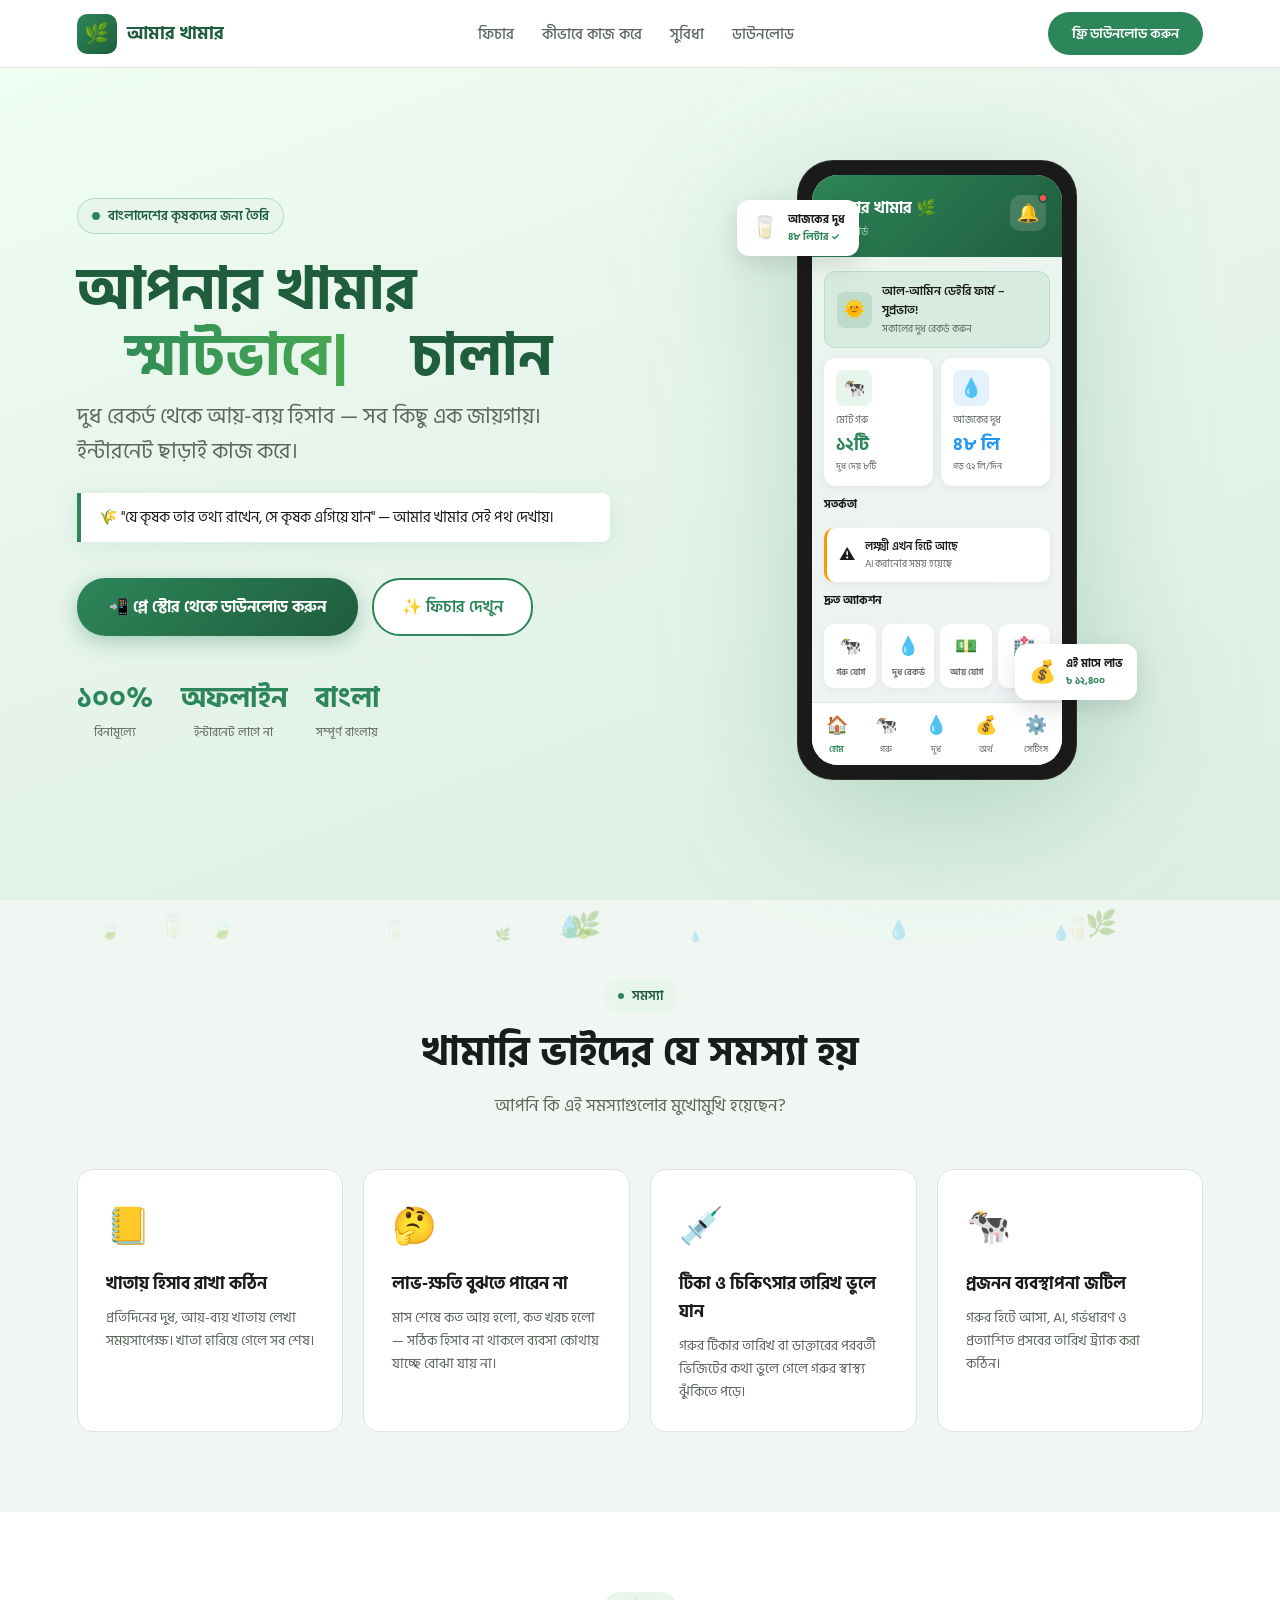
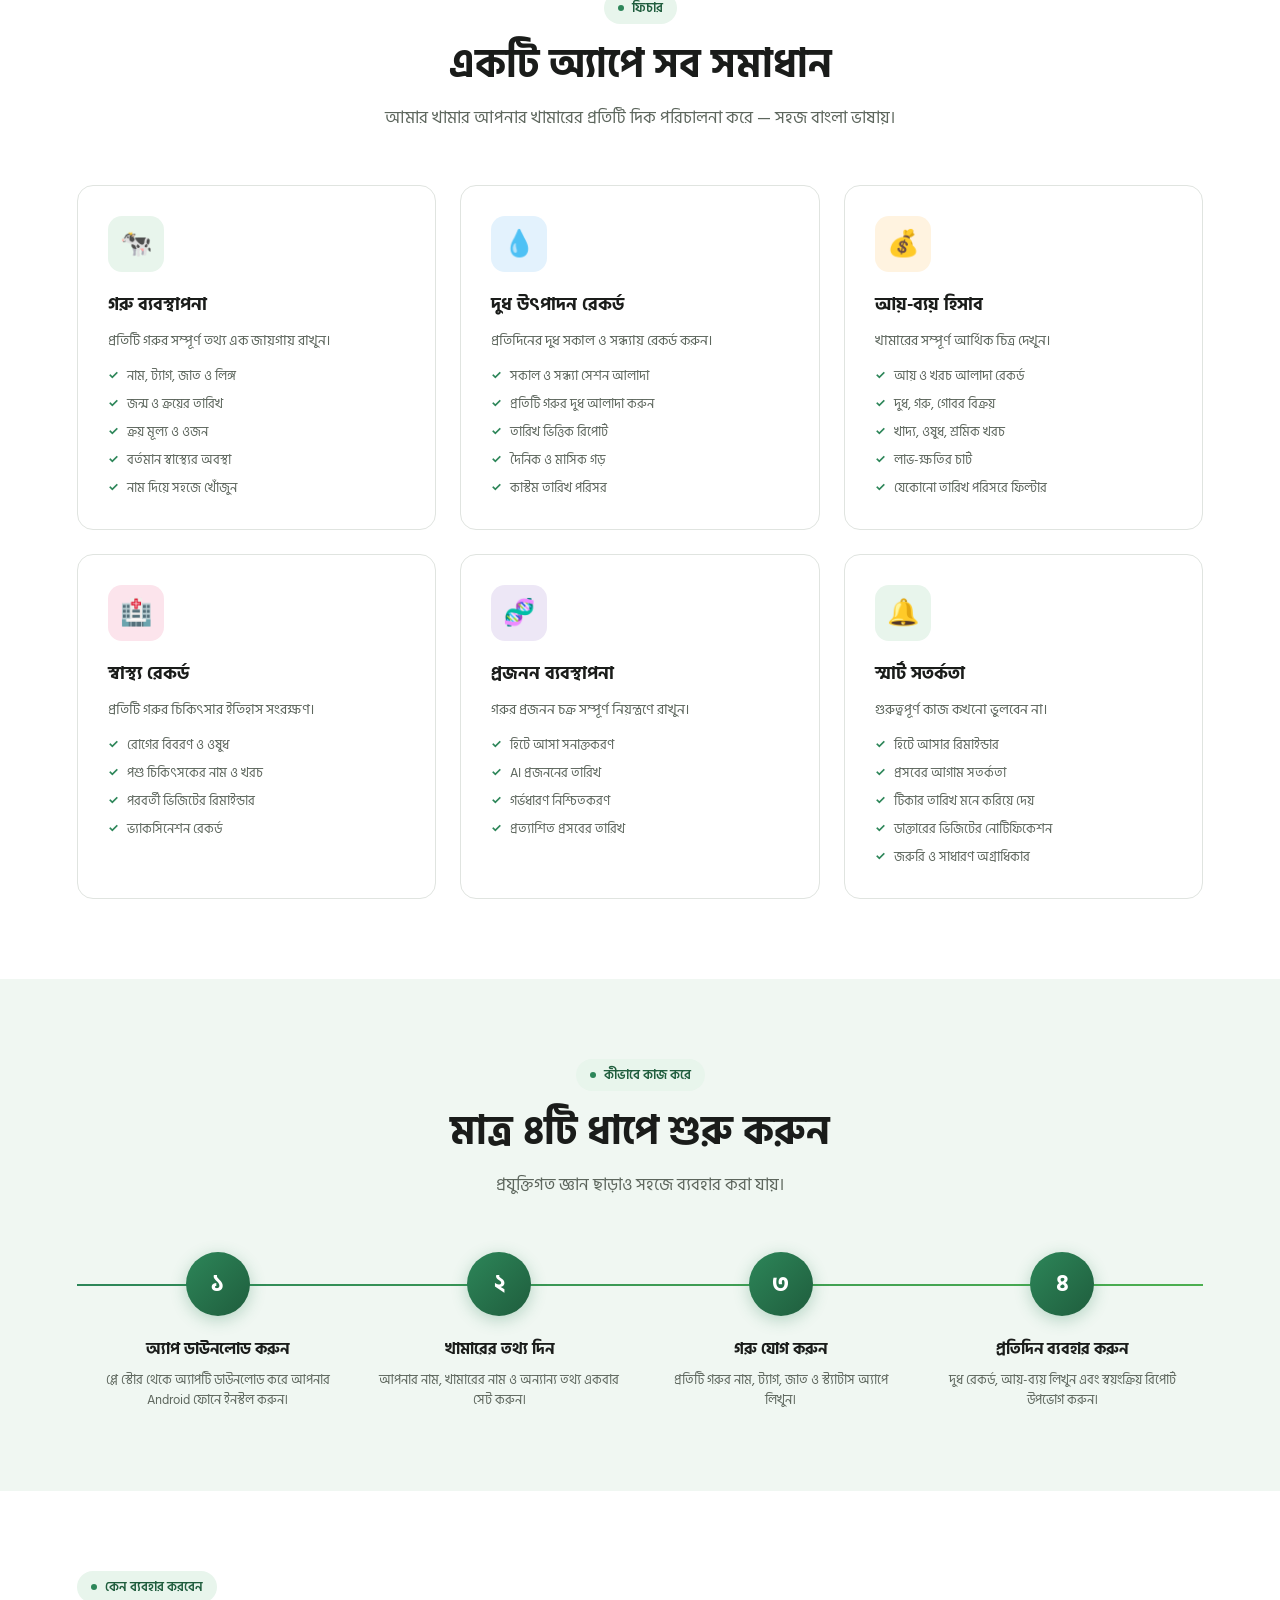
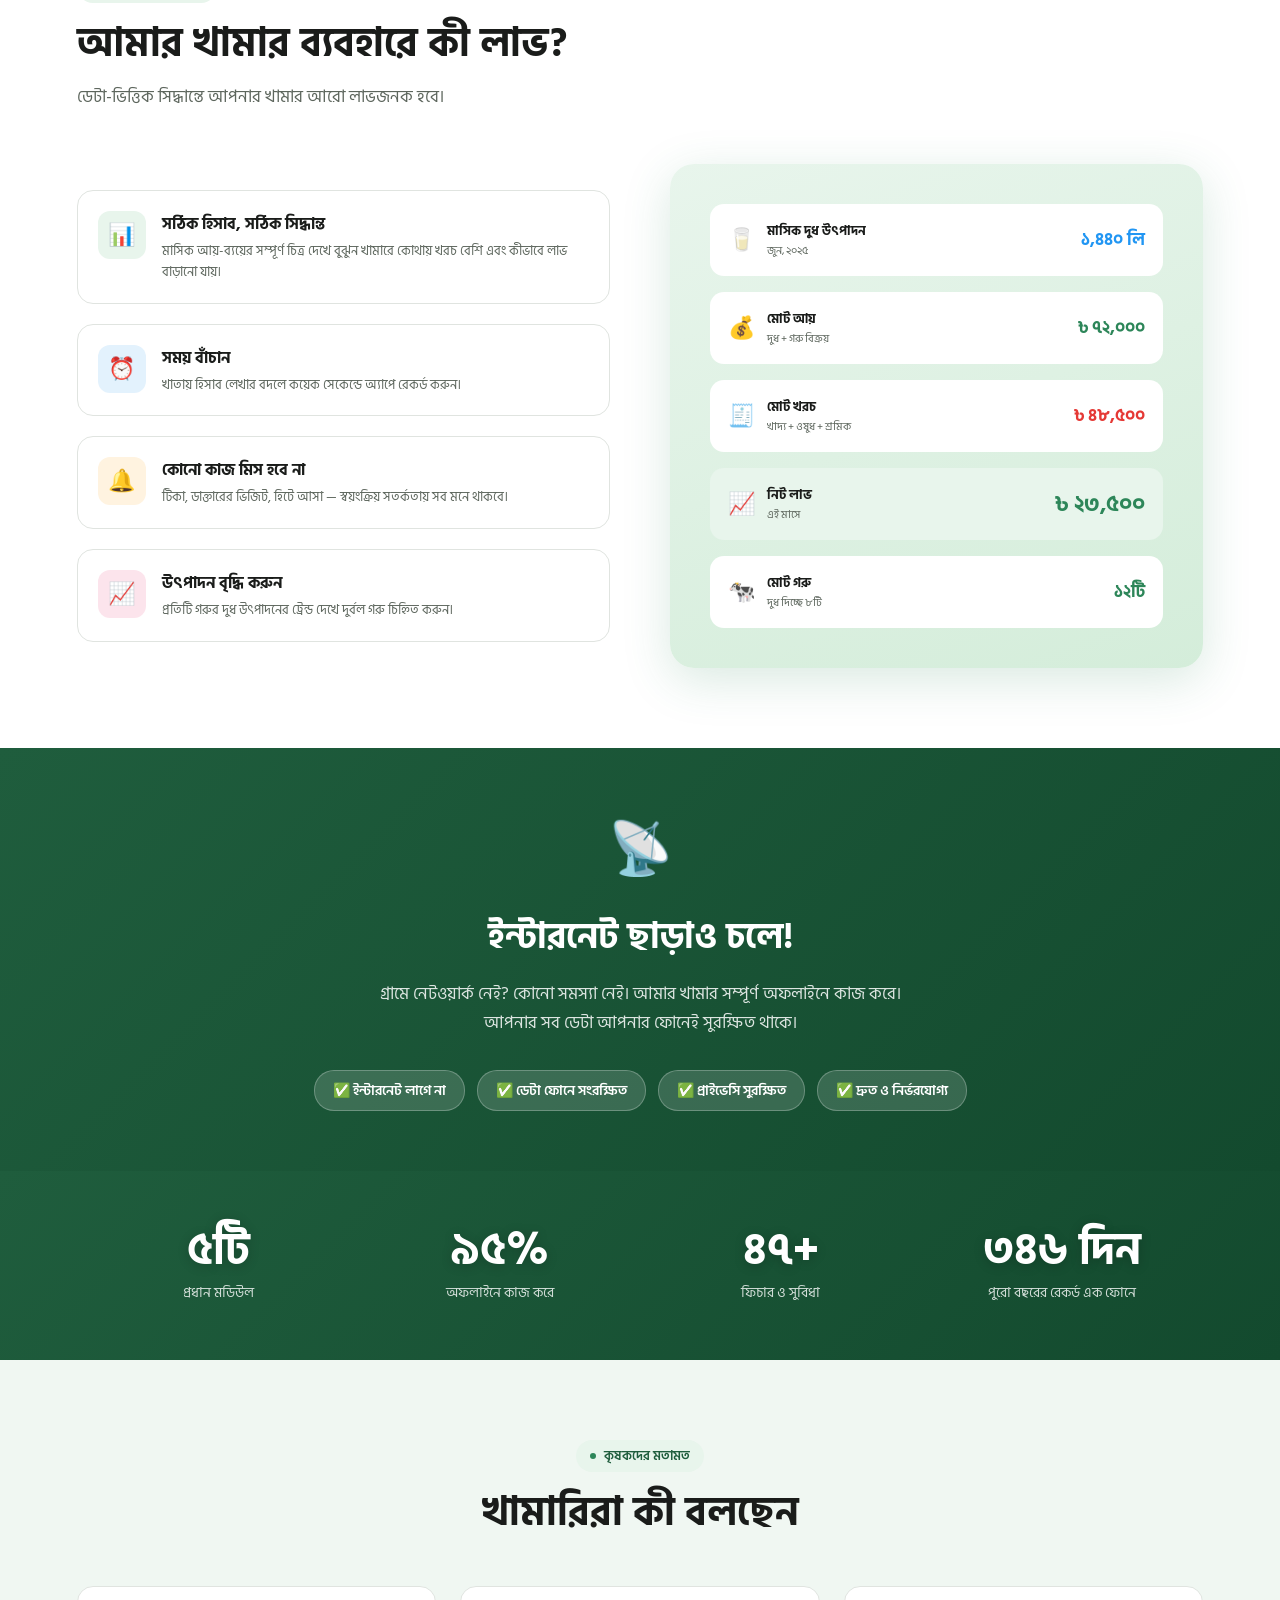
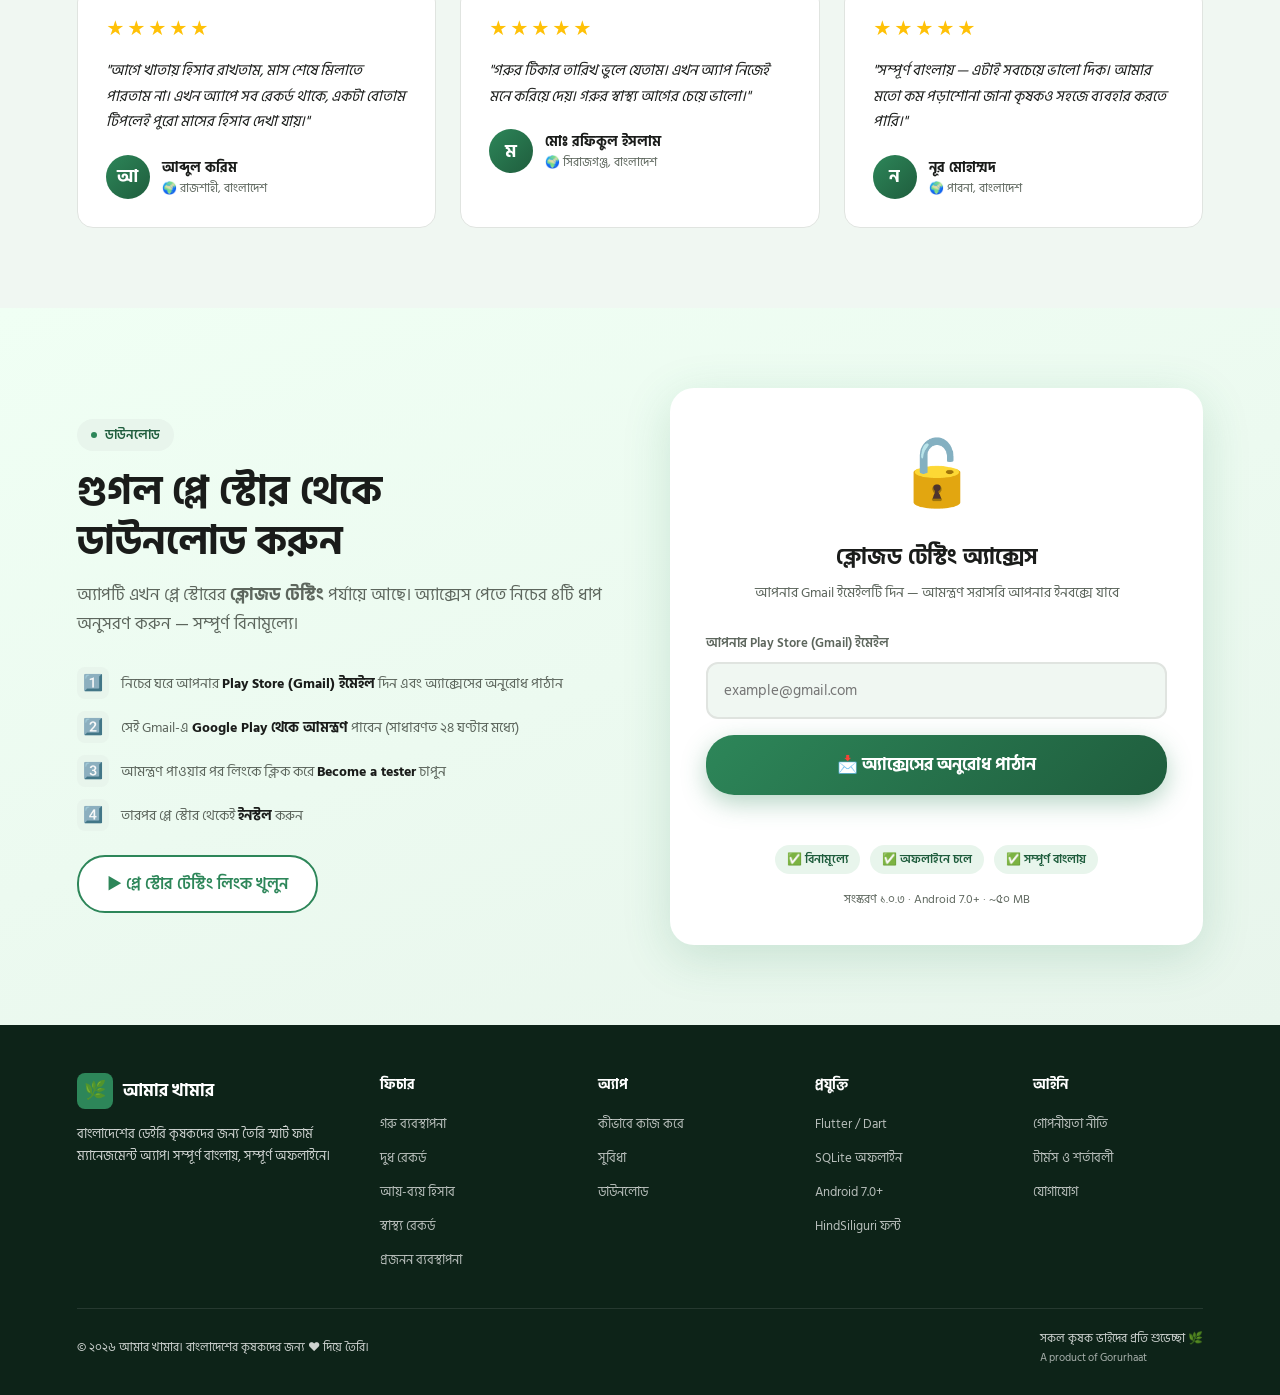
==== commit be8558d6: "Add meta tags and sitemap for SEO optimization" ====
--- a/index.html
+++ b/index.html
@@ -5,6 +5,34 @@
   <meta name="viewport" content="width=device-width, initial-scale=1.0" />
   <title>আমার খামার – ডেইরি ফার্ম ম্যানেজমেন্ট অ্যাপ</title>
   <meta name="description" content="আমার খামার – বাংলাদেশের কৃষকদের জন্য সেরা ডেইরি ফার্ম ম্যানেজমেন্ট অ্যাপ। গরু, দুধ, আয়-ব্যয় সব একটি অ্যাপে।" />
+  <meta name="theme-color" content="#1B5E3B" />
+  <link rel="canonical" href="https://amarkhamar.gorurhaat.com/" />
+  <meta property="og:type" content="website" />
+  <meta property="og:locale" content="bn_BD" />
+  <meta property="og:site_name" content="আমার খামার" />
+  <meta property="og:title" content="আমার খামার – ডেইরি ফার্ম ম্যানেজমেন্ট অ্যাপ" />
+  <meta property="og:description" content="বাংলাদেশের কৃষকদের জন্য স্মার্ট ডেইরি ফার্ম ম্যানেজমেন্ট অ্যাপ। গরু, দুধ, আয়-ব্যয় ও স্বাস্থ্য রেকর্ড এক জায়গায়।" />
+  <meta property="og:url" content="https://amarkhamar.gorurhaat.com/" />
+  <meta name="twitter:card" content="summary" />
+  <meta name="twitter:title" content="আমার খামার – ডেইরি ফার্ম ম্যানেজমেন্ট অ্যাপ" />
+  <meta name="twitter:description" content="বাংলাদেশের কৃষকদের জন্য স্মার্ট ডেইরি ফার্ম ম্যানেজমেন্ট অ্যাপ।" />
+  <script type="application/ld+json">
+  {
+    "@context": "https://schema.org",
+    "@type": "MobileApplication",
+    "name": "আমার খামার",
+    "description": "বাংলাদেশের কৃষকদের জন্য স্মার্ট ডেইরি ফার্ম ম্যানেজমেন্ট অ্যাপ।",
+    "applicationCategory": "BusinessApplication",
+    "operatingSystem": "Android",
+    "inLanguage": "bn",
+    "url": "https://amarkhamar.gorurhaat.com/",
+    "publisher": {
+      "@type": "Organization",
+      "name": "Gorurhaat",
+      "url": "https://gorurhaat.com"
+    }
+  }
+  </script>
   <link rel="preconnect" href="https://fonts.googleapis.com" />
   <link rel="preconnect" href="https://fonts.gstatic.com" crossorigin />
   <link href="https://fonts.googleapis.com/css2?family=Hind+Siliguri:wght@300;400;500;600;700&family=Inter:wght@400;500;600;700;800&display=swap" rel="stylesheet" />
@@ -784,7 +812,7 @@
   </div>
   <div class="footer-bottom">
     <p>© ২০২৬ আমার খামার। বাংলাদেশের কৃষকদের জন্য ❤️ দিয়ে তৈরি।</p>
-    <p>সকল কৃষক ভাইদের প্রতি শুভেচ্ছা 🌿</p>
+    <p>সকল কৃষক ভাইদের প্রতি শুভেচ্ছা 🌿<br /><span class="footer-attribution">A product of Gorurhaat</span></p>
   </div>
 </footer>
 
--- a/style.css
+++ b/style.css
@@ -142,6 +142,7 @@
   align-items: center; flex-wrap: wrap; gap: 10px;
 }
 .footer-bottom p { font-size: 12px; }
+.footer-attribution { font-size: 11px; opacity: .8; }
 
 /* ── SHARED RESPONSIVE ──────────────────────────── */
 
